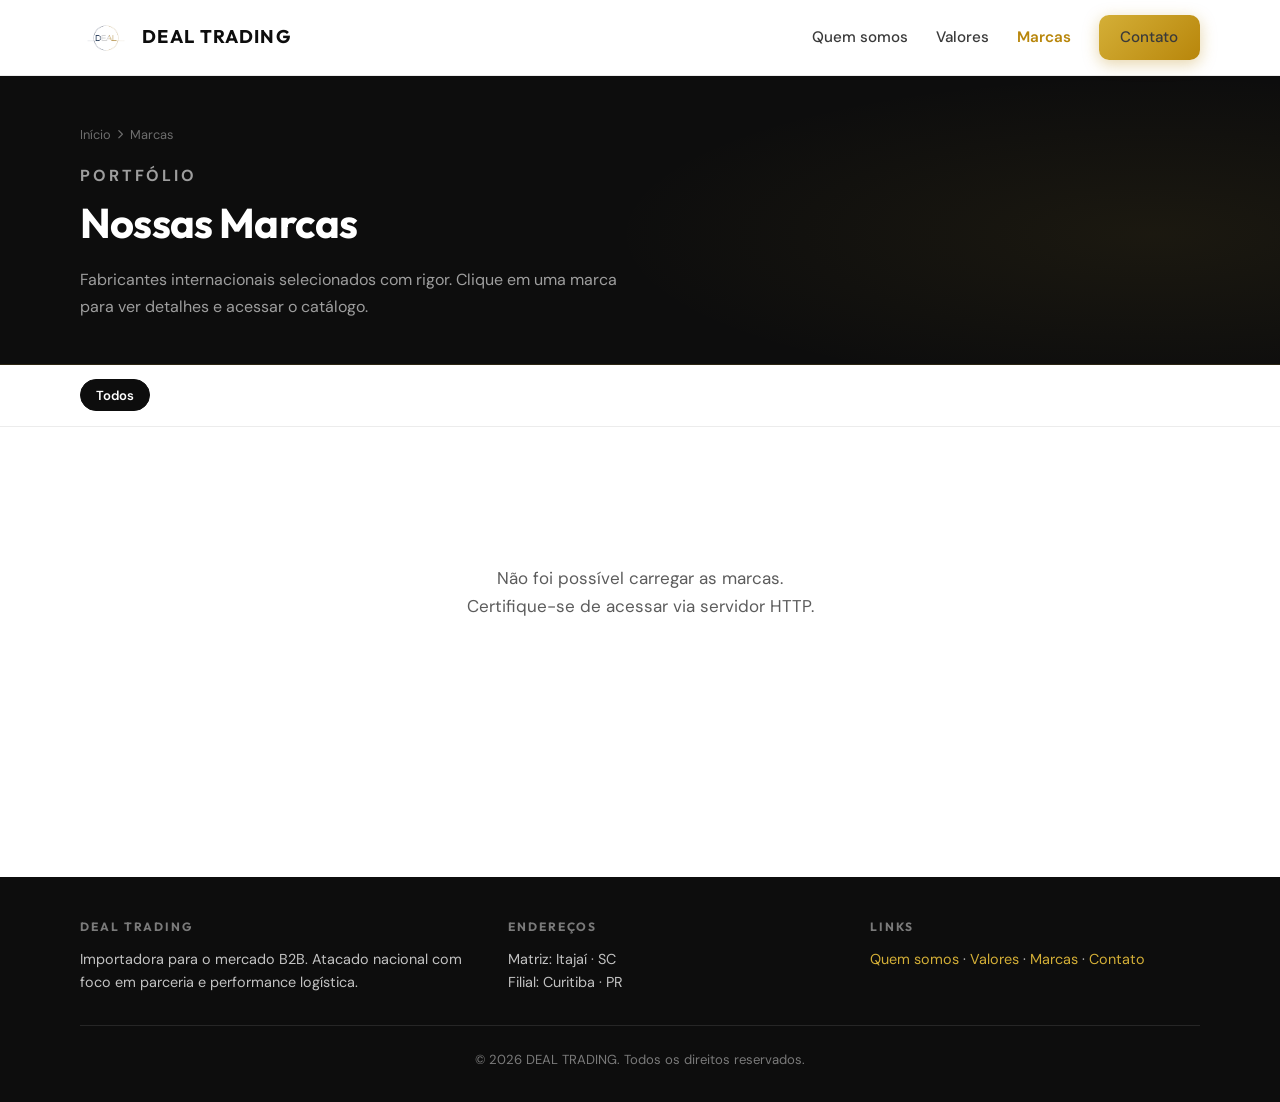
==== marcas.html @ 3a70467b "v2.0" ====
<!DOCTYPE html>
<html lang="pt-BR">
<head>
  <meta charset="utf-8">
  <meta name="viewport" content="width=device-width, initial-scale=1">
  <meta name="description" content="DEAL TRADING — Marcas parceiras. Conheça os fabricantes internacionais que distribuímos no Brasil.">
  <meta name="theme-color" content="#0d0d0d">
  <title>Marcas | DEAL TRADING</title>
  <link rel="icon" type="image/svg+xml" href="data:image/svg+xml,%3Csvg xmlns='http://www.w3.org/2000/svg' viewBox='0 0 32 32'%3E%3Crect width='32' height='32' rx='6' fill='%23d4af37'/%3E%3Ctext x='16' y='21' text-anchor='middle' font-family='system-ui' font-size='14' font-weight='700' fill='%230d0d0d'%3ED%3C/text%3E%3C/svg%3E">
  <link rel="preconnect" href="https://fonts.googleapis.com">
  <link rel="preconnect" href="https://fonts.gstatic.com" crossorigin>
  <link href="https://fonts.googleapis.com/css2?family=DM+Sans:ital,opsz,wght@0,9..40,400;0,9..40,500;0,9..40,600;0,9..40,700&family=Outfit:wght@600;700&display=swap" rel="stylesheet">
  <link rel="stylesheet" href="https://cdnjs.cloudflare.com/ajax/libs/font-awesome/6.5.1/css/all.min.css" crossorigin="anonymous" referrerpolicy="no-referrer">
  <link rel="stylesheet" href="src/assets/css/styles.css">
  <style>
    /* ============================================================
       MARCAS PAGE — estilos exclusivos
    ============================================================ */

    /* ----- Hero da página ----- */
    .page-hero {
      background: var(--ink);
      padding: 3rem 0 2.75rem;
      position: relative;
      overflow: hidden;
      border-bottom: 1px solid rgba(212,175,55,0.15);
    }

    .page-hero::before {
      content: '';
      position: absolute;
      inset: 0;
      background: radial-gradient(ellipse 65% 85% at 90% 55%, rgba(212,175,55,0.07) 0%, transparent 65%);
      pointer-events: none;
    }

    .page-hero .container { position: relative; z-index: 1; }

    .breadcrumb {
      display: flex;
      align-items: center;
      gap: 0.4rem;
      font-size: 0.8rem;
      color: rgba(255,255,255,0.4);
      margin-bottom: 1.1rem;
    }

    .breadcrumb a {
      color: rgba(255,255,255,0.4);
      text-decoration: none;
      transition: color 0.2s;
    }

    .breadcrumb a:hover { color: var(--gold); }
    .breadcrumb i { font-size: 0.6rem; }

    .page-hero__eyebrow {
      font-size: 0.72rem;
      font-weight: 700;
      letter-spacing: 0.18em;
      text-transform: uppercase;
      color: var(--gold);
      margin: 0 0 0.5rem;
    }

    .page-hero h1 {
      font-family: var(--font-display);
      font-size: clamp(1.75rem, 4vw, 2.6rem);
      font-weight: 700;
      color: #fff;
      letter-spacing: -0.02em;
      margin: 0 0 0.6rem;
    }

    .page-hero p {
      font-size: 1rem;
      color: rgba(255,255,255,0.6);
      max-width: 50ch;
      margin: 0;
    }

    /* ----- Barra de filtros ----- */
    .filters-bar {
      background: var(--surface);
      border-bottom: 1px solid var(--border);
      padding: 0.9rem 0;
      position: sticky;
      top: var(--header-h);
      z-index: 50;
    }

    .filters-bar .container {
      display: flex;
      align-items: center;
      gap: 0.5rem;
      flex-wrap: wrap;
    }

    .filter-btn {
      padding: 0.4rem 0.95rem;
      font-family: inherit;
      font-size: 0.82rem;
      font-weight: 600;
      border-radius: 100px;
      border: 1.5px solid var(--border);
      background: transparent;
      color: var(--text-muted);
      cursor: pointer;
      white-space: nowrap;
      transition: all 0.22s var(--ease);
    }

    .filter-btn:hover {
      border-color: var(--gold-dark);
      color: var(--gold-dark);
    }

    .filter-btn.is-active {
      background: var(--ink);
      border-color: var(--ink);
      color: #fff;
    }

    /* ----- Grid de marcas ----- */
    .marcas-main {
      padding: clamp(2.5rem, 6vw, 4rem) 0;
      min-height: 50vh;
    }

    .marcas-count {
      font-size: 0.85rem;
      color: var(--text-muted);
      margin-bottom: 1.5rem;
    }

    .marcas-count strong { color: var(--ink); }

    .marcas-grid {
      display: grid;
      grid-template-columns: repeat(auto-fill, minmax(210px, 1fr));
      gap: 1.1rem;
    }

    /* ----- Card de marca ----- */
    .brand-card {
      background: var(--surface);
      border: 1px solid var(--border);
      border-radius: var(--radius);
      overflow: hidden;
      cursor: pointer;
      display: flex;
      flex-direction: column;
      transition: box-shadow var(--transition), transform var(--transition), border-color var(--transition);
      position: relative;
    }

    .brand-card::after {
      content: '';
      position: absolute;
      bottom: 0; left: 0; right: 0;
      height: 3px;
      background: linear-gradient(90deg, var(--gold), var(--gold-dark));
      transform: scaleX(0);
      transform-origin: left;
      transition: transform 0.3s var(--ease);
    }

    .brand-card:hover {
      box-shadow: var(--shadow-hover);
      transform: translateY(-4px);
      border-color: rgba(212,175,55,0.3);
    }

    .brand-card:hover::after { transform: scaleX(1); }

    .brand-card__logo-wrap {
      height: 110px;
      display: flex;
      align-items: center;
      justify-content: center;
      padding: 1.25rem;
      background: var(--surface-alt);
      border-bottom: 1px solid var(--border);
    }

    .brand-card__logo-wrap img {
      max-height: 72px;
      max-width: 100%;
      object-fit: contain;
    }

    .brand-card__logo-wrap.logo-placeholder {
      font-family: var(--font-display);
      font-size: 2rem;
      font-weight: 700;
      color: var(--gold-dark);
    }

    .brand-card__body {
      padding: 1rem 1rem 0.85rem;
      flex: 1;
      display: flex;
      flex-direction: column;
      gap: 0.2rem;
    }

    .brand-card__cat {
      font-size: 0.68rem;
      font-weight: 700;
      letter-spacing: 0.1em;
      text-transform: uppercase;
      color: var(--gold-dark);
    }

    .brand-card__name {
      font-family: var(--font-display);
      font-size: 1rem;
      font-weight: 700;
      color: var(--ink);
      margin: 0;
    }

    .brand-card__footer {
      padding: 0.65rem 1rem;
      border-top: 1px solid var(--border);
      display: flex;
      align-items: center;
      justify-content: space-between;
    }

    .brand-card__cta {
      font-size: 0.78rem;
      font-weight: 600;
      color: var(--gold-dark);
      display: flex;
      align-items: center;
      gap: 0.3rem;
    }

    .brand-card__catalog-icon {
      font-size: 0.78rem;
      color: var(--text-muted);
    }

    .brand-card__catalog-icon.has-catalog {
      color: var(--gold-dark);
    }

    /* ----- Estado vazio ----- */
    .brands-empty {
      display: none;
      text-align: center;
      padding: 4rem 1rem;
      color: var(--text-muted);
    }

    .brands-empty i {
      font-size: 2.5rem;
      color: var(--border);
      display: block;
      margin-bottom: 1rem;
    }

    /* ----- Skeleton ----- */
    .skeleton-card {
      background: var(--surface);
      border: 1px solid var(--border);
      border-radius: var(--radius);
      overflow: hidden;
    }

    .sk {
      background: linear-gradient(90deg, var(--surface-alt) 25%, #ebe9e3 50%, var(--surface-alt) 75%);
      background-size: 200% 100%;
      animation: sk-shimmer 1.4s infinite;
      border-radius: 4px;
    }

    @keyframes sk-shimmer {
      0%   { background-position: 200% 0; }
      100% { background-position: -200% 0; }
    }

    .sk-logo-area { height: 110px; border-bottom: 1px solid var(--border); }
    .sk-body { padding: 1rem; display: flex; flex-direction: column; gap: 0.5rem; }
    .sk-line { height: 11px; }
    .sk-title { height: 16px; width: 65%; }

    /* ============================================================
       MODAL
    ============================================================ */
    .modal-overlay {
      position: fixed;
      inset: 0;
      z-index: 900;
      background: rgba(13,13,13,0.75);
      backdrop-filter: blur(6px);
      -webkit-backdrop-filter: blur(6px);
      display: flex;
      align-items: center;
      justify-content: center;
      padding: 1rem;
      opacity: 0;
      pointer-events: none;
      transition: opacity 0.26s var(--ease);
    }

    .modal-overlay.is-open {
      opacity: 1;
      pointer-events: all;
    }

    .modal {
      background: var(--surface);
      border-radius: var(--radius);
      width: min(520px, 100%);
      max-height: calc(100dvh - 2rem);
      overflow-y: auto;
      box-shadow: 0 32px 80px rgba(13,13,13,0.28);
      transform: translateY(18px) scale(0.97);
      transition: transform 0.3s var(--ease);
    }

    .modal-overlay.is-open .modal {
      transform: translateY(0) scale(1);
    }

    /* Header do modal */
    .modal__head {
      background: var(--ink);
      padding: 1.4rem 1.4rem 1.2rem;
      display: flex;
      align-items: flex-start;
      gap: 1rem;
      position: relative;
    }

    .modal__logo {
      width: 60px;
      height: 60px;
      flex-shrink: 0;
      border-radius: var(--radius-sm);
      background: rgba(255,255,255,0.07);
      border: 1px solid rgba(255,255,255,0.1);
      display: flex;
      align-items: center;
      justify-content: center;
      overflow: hidden;
    }

    .modal__logo img {
      max-width: 100%;
      max-height: 100%;
      object-fit: contain;
      padding: 0.4rem;
    }

    .modal__logo.logo-placeholder {
      font-family: var(--font-display);
      font-size: 1.5rem;
      font-weight: 700;
      color: var(--gold);
    }

    .modal__titles { flex: 1; }

    .modal__cat {
      font-size: 0.68rem;
      font-weight: 700;
      letter-spacing: 0.14em;
      text-transform: uppercase;
      color: var(--gold);
      margin: 0 0 0.2rem;
    }

    .modal__name {
      font-family: var(--font-display);
      font-size: 1.3rem;
      font-weight: 700;
      color: #fff;
      margin: 0;
      line-height: 1.2;
    }

    .modal__close {
      position: absolute;
      top: 0.9rem;
      right: 0.9rem;
      width: 30px;
      height: 30px;
      display: flex;
      align-items: center;
      justify-content: center;
      background: rgba(255,255,255,0.08);
      border: none;
      border-radius: 7px;
      color: rgba(255,255,255,0.65);
      cursor: pointer;
      font-size: 0.82rem;
      transition: background 0.2s, color 0.2s;
    }

    .modal__close:hover {
      background: rgba(255,255,255,0.16);
      color: #fff;
    }

    /* Body do modal */
    .modal__body { padding: 1.4rem; }

    .modal__desc {
      font-size: 0.975rem;
      line-height: 1.65;
      color: var(--text);
      margin: 0 0 1.25rem;
    }

    /* Meta (segmento + site) */
    .modal__meta {
      display: flex;
      flex-wrap: wrap;
      gap: 1.25rem;
      padding: 0.9rem 1rem;
      background: var(--surface-alt);
      border: 1px solid var(--border);
      border-radius: var(--radius-sm);
      margin-bottom: 1.25rem;
    }

    .modal__meta-item { display: flex; flex-direction: column; gap: 0.12rem; }

    .modal__meta-label {
      font-size: 0.66rem;
      font-weight: 700;
      letter-spacing: 0.12em;
      text-transform: uppercase;
      color: var(--text-muted);
    }

    .modal__meta-value {
      font-size: 0.9rem;
      font-weight: 600;
      color: var(--ink);
    }

    .modal__meta-value a {
      color: var(--gold-dark);
      text-decoration: none;
    }

    .modal__meta-value a:hover { text-decoration: underline; }

    /* Área de catálogo */
    .modal__catalog-actions {
      display: grid;
      grid-template-columns: 1fr 1fr;
      gap: 0.7rem;
    }

    .modal__no-catalog {
      padding: 0.8rem 1rem;
      background: var(--surface-alt);
      border: 1px dashed var(--border);
      border-radius: var(--radius-sm);
      font-size: 0.87rem;
      color: var(--text-muted);
      text-align: center;
    }

    .modal__no-catalog a {
      color: var(--gold-dark);
      font-weight: 600;
    }
  </style>
</head>
<body>
  <a class="skip-link" href="#marcas-content">Ir para o conteúdo</a>

  <!-- HEADER -->
  <header class="site-header">
    <div class="site-header__inner">
      <a class="logo" href="index.html" aria-label="DEAL TRADING — início">
        <img class="logo__mark" src="src/imgs/logo.png" alt="DEAL TRADING" height="52">
        <span class="logo__text">
          <span class="logo__name">Deal Trading</span>
        </span>
      </a>

      <nav class="nav" aria-label="Principal">
        <a href="index.html#quem-somos">Quem somos</a>
        <a href="index.html#valores">Valores</a>
        <a href="marcas.html" aria-current="page">Marcas</a>
        <a href="index.html#contato" class="btn btn--primary">Contato</a>
      </nav>

      <button class="menu-toggle" type="button" aria-expanded="false" aria-controls="menu-mobile" aria-label="Abrir menu">
        <span></span><span></span><span></span>
      </button>
    </div>
    <nav id="menu-mobile" class="nav-mobile" aria-label="Mobile">
      <a href="index.html#quem-somos">Quem somos</a>
      <a href="index.html#valores">Valores</a>
      <a href="marcas.html">Marcas</a>
      <a href="index.html#contato" class="btn btn--primary btn--block">Contato</a>
    </nav>
  </header>

  <!-- HERO DA PÁGINA -->
  <div class="page-hero">
    <div class="container">
      <nav class="breadcrumb" aria-label="Breadcrumb">
        <a href="index.html">Início</a>
        <i class="fa-solid fa-chevron-right" aria-hidden="true"></i>
        <span>Marcas</span>
      </nav>
      <p class="page-hero__eyebrow">Portfólio</p>
      <h1>Nossas Marcas</h1>
      <p>Fabricantes internacionais selecionados com rigor. Clique em uma marca para ver detalhes e acessar o catálogo.</p>
    </div>
  </div>

  <!-- FILTROS -->
  <div class="filters-bar" role="navigation" aria-label="Filtrar por categoria">
    <div class="container" id="filters-container">
      <button class="filter-btn is-active" data-filter="todos" type="button">Todos</button>
      <!-- demais filtros injetados via JS -->
    </div>
  </div>

  <!-- GRID PRINCIPAL -->
  <main id="marcas-content" class="marcas-main">
    <div class="container">
      <p class="marcas-count" id="marcas-count" aria-live="polite"></p>

      <div class="marcas-grid" id="marcas-grid" role="list" aria-label="Marcas">
        <!-- Skeleton enquanto carrega -->
        <div class="skeleton-card" aria-hidden="true">
          <div class="sk sk-logo-area"></div>
          <div class="sk-body">
            <div class="sk sk-line" style="width:42%"></div>
            <div class="sk sk-title"></div>
          </div>
        </div>
        <div class="skeleton-card" aria-hidden="true">
          <div class="sk sk-logo-area"></div>
          <div class="sk-body">
            <div class="sk sk-line" style="width:55%"></div>
            <div class="sk sk-title"></div>
          </div>
        </div>
        <div class="skeleton-card" aria-hidden="true">
          <div class="sk sk-logo-area"></div>
          <div class="sk-body">
            <div class="sk sk-line" style="width:38%"></div>
            <div class="sk sk-title"></div>
          </div>
        </div>
        <div class="skeleton-card" aria-hidden="true">
          <div class="sk sk-logo-area"></div>
          <div class="sk-body">
            <div class="sk sk-line" style="width:60%"></div>
            <div class="sk sk-title"></div>
          </div>
        </div>
      </div>

      <div class="brands-empty" id="brands-empty" role="status" aria-live="polite">
        <i class="fa-solid fa-box-open" aria-hidden="true"></i>
        <p>Nenhuma marca encontrada para esse filtro.</p>
        <button type="button" id="empty-reset" style="margin-top:.75rem;background:none;border:none;color:var(--gold-dark);font-weight:600;font-size:.95rem;cursor:pointer;">
          Ver todas as marcas
        </button>
      </div>
    </div>
  </main>

  <!-- MODAL -->
  <div
    class="modal-overlay"
    id="modal-overlay"
    role="dialog"
    aria-modal="true"
    aria-labelledby="modal-name"
    tabindex="-1"
  >
    <div class="modal" id="modal" role="document">
      <div class="modal__head">
        <div class="modal__logo" id="modal-logo" aria-hidden="true"></div>
        <div class="modal__titles">
          <p class="modal__cat" id="modal-cat"></p>
          <h2 class="modal__name" id="modal-name"></h2>
        </div>
        <button class="modal__close" id="modal-close" aria-label="Fechar">
          <i class="fa-solid fa-xmark"></i>
        </button>
      </div>
      <div class="modal__body">
        <p class="modal__desc" id="modal-desc"></p>
        <div class="modal__meta" id="modal-meta"></div>
        <div id="modal-catalog"></div>
      </div>
    </div>
  </div>

  <!-- FOOTER -->
  <footer class="site-footer">
    <div class="container">
      <div class="site-footer__grid">
        <div>
          <h2>DEAL TRADING</h2>
          <p>Importadora para o mercado B2B. Atacado nacional com foco em parceria e performance logística.</p>
        </div>
        <div>
          <h2>Endereços</h2>
          <p>Matriz: Itajaí · SC<br>Filial: Curitiba · PR</p>
        </div>
        <div>
          <h2>Links</h2>
          <p>
            <a href="index.html#quem-somos">Quem somos</a> ·
            <a href="index.html#valores">Valores</a> ·
            <a href="marcas.html">Marcas</a> ·
            <a href="index.html#contato">Contato</a>
          </p>
        </div>
      </div>
      <div class="footer-bottom">
        <p>© <span id="year"></span> DEAL TRADING. Todos os direitos reservados.</p>
      </div>
    </div>
  </footer>

  <script src="src/assets/js/marcas.js"></script>
  <script>document.getElementById("year").textContent = new Date().getFullYear();</script>
</body>
</html>
---- src/assets/css/styles.css ----
/* DEAL TRADING — Landing institucional */
:root {
  --gold: #d4af37;
  --gold-dark: #b8860b;
  --gold-soft: rgba(212, 175, 55, 0.12);
  --ink: #0d0d0d;
  --ink-soft: #1a1a1a;
  --text: #3a3a3a;
  --text-muted: #5c5c5c;
  --surface: #ffffff;
  --surface-alt: #f6f4ef;
  --border: rgba(13, 13, 13, 0.08);
  --radius: 14px;
  --radius-sm: 10px;
  --shadow: 0 18px 50px rgba(13, 13, 13, 0.08);
  --shadow-hover: 0 24px 60px rgba(13, 13, 13, 0.12);
  --font: "DM Sans", system-ui, -apple-system, sans-serif;
  --font-display: "Outfit", var(--font);
  --header-h: 76px;
  --ease: cubic-bezier(0.4, 0, 0.2, 1);
  --transition: 0.28s var(--ease);
}

*,
*::before,
*::after {
  box-sizing: border-box;
}

html {
  scroll-behavior: smooth;
}

@media (prefers-reduced-motion: reduce) {
  html {
    scroll-behavior: auto;
  }
  *,
  *::before,
  *::after {
    animation-duration: 0.01ms !important;
    animation-iteration-count: 1 !important;
    transition-duration: 0.01ms !important;
  }
}

body {
  margin: 0;
  font-family: var(--font);
  font-size: 1.0625rem;
  line-height: 1.65;
  color: var(--text);
  background: var(--surface);
}

img {
  max-width: 100%;
  height: auto;
  display: block;
}

a {
  color: var(--gold-dark);
  text-decoration-thickness: 1px;
  text-underline-offset: 3px;
  transition: color var(--transition);
}

a:hover {
  color: var(--ink);
}

:focus-visible {
  outline: 2px solid var(--gold);
  outline-offset: 3px;
}

.skip-link {
  position: absolute;
  left: -9999px;
  z-index: 9999;
  padding: 0.75rem 1rem;
  background: var(--ink);
  color: var(--surface);
  font-weight: 600;
}

.skip-link:focus {
  left: 1rem;
  top: 1rem;
}

.container {
  width: min(1120px, 100% - 2rem);
  margin-inline: auto;
}

/* Header */
.site-header {
  position: sticky;
  top: 0;
  z-index: 100;
  height: var(--header-h);
  display: flex;
  align-items: center;
  background: rgba(255, 255, 255, 0.92);
  backdrop-filter: blur(12px);
  -webkit-backdrop-filter: blur(12px);
  border-bottom: 1px solid var(--border);
}

.site-header__inner {
  display: flex;
  align-items: center;
  justify-content: space-between;
  gap: 1.5rem;
  width: min(1120px, 100% - 2rem);
  margin-inline: auto;
}

.logo {
  display: flex;
  align-items: center;
  gap: 0.65rem;
  text-decoration: none;
  color: inherit;
}

.logo__mark {
  display: block;
  flex-shrink: 0;
  height: 52px;
  width: auto;
}

.logo__text {
  display: flex;
  flex-direction: column;
  line-height: 1.1;
}

.logo__name {
  font-family: var(--font-display);
  font-weight: 700;
  font-size: 1.15rem;
  letter-spacing: 0.06em;
  text-transform: uppercase;
  color: var(--ink);
}

.logo__tag {
  font-size: 0.7rem;
  letter-spacing: 0.14em;
  text-transform: uppercase;
  color: var(--text-muted);
}

.nav {
  display: none;
  align-items: center;
  gap: 1.75rem;
}

@media (min-width: 880px) {
  .nav {
    display: flex;
  }
}

.nav a {
  font-weight: 500;
  font-size: 0.95rem;
  color: var(--text);
  text-decoration: none;
}

.nav a:hover {
  color: var(--gold-dark);
}

.nav a[aria-current="page"] {
  color: var(--gold-dark);
  font-weight: 600;
}

.btn {
  display: inline-flex;
  align-items: center;
  justify-content: center;
  gap: 0.5rem;
  padding: 0.65rem 1.35rem;
  font-family: inherit;
  font-size: 0.95rem;
  font-weight: 600;
  border-radius: var(--radius-sm);
  border: none;
  cursor: pointer;
  text-decoration: none;
  transition: background var(--transition), color var(--transition), transform var(--transition);
}

.btn--primary {
  background: linear-gradient(135deg, var(--gold) 0%, var(--gold-dark) 100%);
  color: var(--ink);
  box-shadow: 0 4px 16px rgba(184, 134, 11, 0.35);
}

.btn--primary:hover {
  filter: brightness(1.05);
  transform: translateY(-1px);
  color: var(--ink);
}

.btn--ghost {
  background: transparent;
  color: var(--ink);
  border: 1px solid var(--border);
}

.btn--ghost:hover {
  border-color: var(--gold-dark);
  color: var(--gold-dark);
}

.hero .btn--on-hero {
  color: #fff;
  border-color: rgba(255, 255, 255, 0.4);
}

.hero .btn--on-hero:hover {
  color: var(--gold);
  border-color: var(--gold);
}

.btn--block {
  width: 100%;
}

.menu-toggle {
  display: flex;
  flex-direction: column;
  justify-content: center;
  gap: 6px;
  width: 44px;
  height: 44px;
  padding: 0;
  border: none;
  background: transparent;
  cursor: pointer;
  border-radius: var(--radius-sm);
}

.menu-toggle span {
  display: block;
  height: 2px;
  width: 22px;
  background: var(--ink);
  margin-inline: auto;
  transition: transform var(--transition), opacity var(--transition);
}

.menu-toggle[aria-expanded="true"] span:nth-child(1) {
  transform: translateY(8px) rotate(45deg);
}

.menu-toggle[aria-expanded="true"] span:nth-child(2) {
  opacity: 0;
}

.menu-toggle[aria-expanded="true"] span:nth-child(3) {
  transform: translateY(-8px) rotate(-45deg);
}

@media (min-width: 880px) {
  .menu-toggle {
    display: none;
  }
}

.nav-mobile {
  display: none;
  position: fixed;
  inset: var(--header-h) 0 auto 0;
  background: var(--surface);
  border-bottom: 1px solid var(--border);
  padding: 1rem 1.5rem 1.5rem;
  flex-direction: column;
  gap: 0.25rem;
  box-shadow: var(--shadow);
}

.nav-mobile.is-open {
  display: flex;
}

.nav-mobile a {
  padding: 0.75rem 0;
  font-weight: 500;
  color: var(--text);
  text-decoration: none;
  border-bottom: 1px solid var(--border);
}

.nav-mobile a:last-of-type {
  border-bottom: none;
}

.nav-mobile .btn {
  margin-top: 0.5rem;
}

/* Hero */
.hero {
  position: relative;
  min-height: min(88vh, 720px);
  display: grid;
  align-items: end;
  padding: 3rem 0 4.5rem;
  color: #fff;
  background: var(--ink-soft);
}

.hero__bg {
  position: absolute;
  inset: 0;
  z-index: 0;
}

.hero__bg img {
  width: 100%;
  height: 100%;
  object-fit: cover;
}

.hero__overlay {
  position: absolute;
  inset: 0;
  background: linear-gradient(105deg, rgba(13, 13, 13, 0.88) 0%, rgba(13, 13, 13, 0.45) 55%, rgba(13, 13, 13, 0.25) 100%);
  z-index: 1;
}

.hero .container {
  position: relative;
  z-index: 2;
}

.hero__label {
  display: inline-block;
  font-size: 0.75rem;
  font-weight: 700;
  letter-spacing: 0.2em;
  text-transform: uppercase;
  color: var(--gold);
  margin-bottom: 1rem;
}

.hero h1 {
  font-family: var(--font-display);
  font-size: clamp(2rem, 4.5vw, 3.25rem);
  font-weight: 700;
  line-height: 1.12;
  letter-spacing: -0.02em;
  margin: 0 0 1.25rem;
  max-width: 18ch;
}

.hero__lead {
  font-size: 1.125rem;
  max-width: 42ch;
  margin: 0 0 2rem;
  color: rgba(255, 255, 255, 0.88);
}

.hero__actions {
  display: flex;
  flex-wrap: wrap;
  gap: 0.75rem 1rem;
}

.hero__meta {
  margin-top: 2.75rem;
  display: flex;
  flex-wrap: wrap;
  gap: 1.5rem 2.5rem;
  padding-top: 1.75rem;
  border-top: 1px solid rgba(255, 255, 255, 0.15);
}

.hero__meta dt {
  font-size: 0.7rem;
  letter-spacing: 0.12em;
  text-transform: uppercase;
  color: rgba(255, 255, 255, 0.55);
  margin-bottom: 0.2rem;
}

.hero__meta dd {
  margin: 0;
  font-weight: 600;
  font-size: 0.95rem;
}

/* Sections */
.section {
  padding: clamp(3.5rem, 8vw, 5.5rem) 0;
}

.section--alt {
  background: var(--surface-alt);
}

.section__head {
  max-width: 640px;
  margin-bottom: 2.75rem;
}

.section__eyebrow {
  font-size: 0.75rem;
  font-weight: 700;
  letter-spacing: 0.18em;
  text-transform: uppercase;
  color: var(--gold-dark);
  margin: 0 0 0.5rem;
}

.section__title {
  font-family: var(--font-display);
  font-size: clamp(1.65rem, 3vw, 2.25rem);
  font-weight: 700;
  color: var(--ink);
  letter-spacing: -0.02em;
  margin: 0 0 0.75rem;
}

.section__desc {
  margin: 0;
  color: var(--text-muted);
  font-size: 1.05rem;
}

/* Quem somos */
.split {
  display: grid;
  gap: 2.5rem;
  align-items: center;
}

@media (min-width: 900px) {
  .split {
    grid-template-columns: 1fr 1.05fr;
    gap: 3.5rem;
  }
}

.split__figure {
  position: relative;
  border-radius: var(--radius);
  overflow: hidden;
  box-shadow: var(--shadow);
}

.split__figure img {
  aspect-ratio: 4/3;
  object-fit: cover;
  width: 100%;
}

.split__badge {
  position: absolute;
  bottom: 1.25rem;
  left: 1.25rem;
  right: 1.25rem;
  padding: 1rem 1.15rem;
  background: rgba(255, 255, 255, 0.95);
  backdrop-filter: blur(8px);
  border-radius: var(--radius-sm);
  font-size: 0.9rem;
  color: var(--ink);
  font-weight: 600;
  line-height: 1.4;
}

.split__text p {
  margin: 0 0 1rem;
}

.split__text p:last-child {
  margin-bottom: 0;
}

.stats {
  display: grid;
  grid-template-columns: repeat(auto-fit, minmax(140px, 1fr));
  gap: 1.25rem;
  margin-top: 2rem;
  padding-top: 2rem;
  border-top: 1px solid var(--border);
}

.stat strong {
  display: block;
  font-family: var(--font-display);
  font-size: 1.65rem;
  font-weight: 700;
  color: var(--ink);
}

.stat span {
  font-size: 0.85rem;
  color: var(--text-muted);
}

/* Missão e valores */
.mission {
  background: var(--ink);
  color: rgba(255, 255, 255, 0.9);
  border-radius: var(--radius);
  padding: 2rem 2rem 2.25rem;
  margin-bottom: 0;
  border: 1px solid rgba(212, 175, 55, 0.25);
  box-shadow: 0 0 0 1px rgba(212, 175, 55, 0.08);
}

.mission-grid {
  display: grid;
  gap: 2.25rem;
}

@media (min-width: 900px) {
  .mission-grid {
    grid-template-columns: 1fr 1.05fr;
    align-items: start;
    gap: 3rem;
  }
}

.mission__title {
  font-family: var(--font-display);
  color: var(--gold);
  font-weight: 800;
  letter-spacing: -0.01em;
  margin: 0 0 1rem;
}

.values-block {
  padding-top: 0.25rem;
}

.values__title {
  font-family: var(--font-display);
  color: var(--ink);
  font-weight: 800;
  letter-spacing: -0.01em;
  margin: 0 0 1rem;
}

.mission p {
  margin: 0;
  font-size: 1.15rem;
  line-height: 1.7;
}

.mission strong {
  color: var(--gold);
}

.values {
  display: grid;
  gap: 1.1rem;
  align-items: stretch;
}

@media (min-width: 880px) {
  .values {
    grid-template-columns: repeat(2, 1fr);
  }

  .value-card {
    min-height: 220px;
  }
}

@media (min-width: 1200px) {
  .values {
    grid-template-columns: repeat(4, 1fr);
  }
}

.value-card {
  background: var(--surface);
  border: 1px solid var(--border);
  border-radius: var(--radius);
  padding: 1.35rem 1.2rem;
  box-shadow: 0 2px 12px rgba(0, 0, 0, 0.04);
  transition: box-shadow var(--transition), transform var(--transition);
  display: flex;
  flex-direction: column;
}

.value-card:hover {
  box-shadow: var(--shadow-hover);
  transform: translateY(-3px);
}

.value-card__icon {
  width: 40px;
  height: 40px;
  display: grid;
  place-items: center;
  border-radius: var(--radius-sm);
  background: var(--gold-soft);
  color: var(--gold-dark);
  margin-bottom: 0.85rem;
  font-size: 1.05rem;
}

.value-card h3 {
  font-family: var(--font-display);
  font-size: 1.05rem;
  font-weight: 700;
  color: var(--ink);
  margin: 0 0 0.5rem;
}

.value-card p {
  margin: 0;
  font-size: 0.94rem;
  color: var(--text-muted);
  line-height: 1.5;
}

/* Parceiro */
.partner {
  display: grid;
  gap: 2rem;
}

@media (min-width: 880px) {
  .partner {
    grid-template-columns: 1.1fr 0.9fr;
    align-items: start;
    gap: 3rem;
  }
}

.partner__list {
  list-style: none;
  margin: 0;
  padding: 0;
}

.partner__list li {
  display: flex;
  gap: 0.85rem;
  padding: 0.85rem 0;
  border-bottom: 1px solid var(--border);
  font-size: 0.98rem;
}

.partner__list li:last-child {
  border-bottom: none;
}

.partner__list i {
  color: var(--gold-dark);
  margin-top: 0.2rem;
}

.partner__card {
  background: linear-gradient(160deg, var(--surface) 0%, var(--surface-alt) 100%);
  border: 1px solid var(--border);
  border-radius: var(--radius);
  padding: 2rem;
  box-shadow: var(--shadow);
}

.partner__card h3 {
  font-family: var(--font-display);
  font-size: 1.25rem;
  margin: 0 0 0.75rem;
  color: var(--ink);
}

.partner__card p {
  margin: 0 0 1.25rem;
  color: var(--text-muted);
  font-size: 0.98rem;
}

/* Contato */
.contact-grid {
  display: grid;
  gap: 2.5rem;
}

@media (min-width: 880px) {
  .contact-grid {
    grid-template-columns: 1fr 1.05fr;
    gap: 3rem;
    align-items: start;
  }
}

.contact-info {
  display: flex;
  flex-direction: column;
  gap: 1.5rem;
}

.contact-actions {
  width: 100%;
}

.action-buttons {
  display: grid;
  gap: 0.9rem;
  margin-top: 1.1rem;
}

@media (min-width: 720px) {
  .action-buttons {
    grid-template-columns: 1fr;
  }
}

.contact-block {
  padding: 1.25rem 1.35rem;
  background: var(--surface);
  border: 1px solid var(--border);
  border-radius: var(--radius-sm);
}

.contact-block h3 {
  font-size: 0.72rem;
  letter-spacing: 0.14em;
  text-transform: uppercase;
  color: var(--text-muted);
  margin: 0 0 0.35rem;
  font-weight: 700;
}

.contact-block p,
.contact-block a {
  margin: 0;
  font-size: 1rem;
  color: var(--text);
  text-decoration: none;
}

.contact-block a:hover {
  color: var(--gold-dark);
}

.form-row {
  display: grid;
  grid-template-columns: 1fr auto;
  gap: 0.75rem;
  align-items: end;
}

.form-row__uf input {
  width: 72px;
  text-transform: uppercase;
}

.form {
  display: flex;
  flex-direction: column;
  gap: 1.1rem;
}

.form label {
  display: block;
  font-size: 0.8rem;
  font-weight: 600;
  color: var(--ink);
  margin-bottom: 0.35rem;
}

.form input,
.form textarea,
.form select {
  width: 100%;
  padding: 0.75rem 0.9rem;
  font-family: inherit;
  font-size: 1rem;
  border: 1px solid var(--border);
  border-radius: var(--radius-sm);
  background: var(--surface);
  transition: border-color var(--transition), box-shadow var(--transition);
}

.form input:focus,
.form textarea:focus,
.form select:focus {
  outline: none;
  border-color: var(--gold-dark);
  box-shadow: 0 0 0 3px var(--gold-soft);
}

.form textarea {
  min-height: 140px;
  resize: vertical;
}

.form-hint {
  font-size: 0.8rem;
  color: var(--text-muted);
  margin: 0;
}

.form-status {
  font-size: 0.9rem;
  padding: 0.75rem 1rem;
  border-radius: var(--radius-sm);
  display: none;
}

.form-status.is-visible {
  display: block;
}

.form-status--ok {
  background: #e8f5e9;
  color: #1b5e20;
  border: 1px solid #a5d6a7;
}

.form-status--err {
  background: #ffebee;
  color: #b71c1c;
  border: 1px solid #ef9a9a;
}

/* Footer */
.site-footer {
  background: var(--ink);
  color: rgba(255, 255, 255, 0.75);
  padding: 2.5rem 0 2rem;
  font-size: 0.9rem;
}

.site-footer a {
  color: var(--gold);
  text-decoration: none;
}

.site-footer a:hover {
  color: #fff;
}

.site-footer__grid {
  display: grid;
  gap: 2rem;
  margin-bottom: 2rem;
}

@media (min-width: 720px) {
  .site-footer__grid {
    grid-template-columns: 1.2fr 1fr 1fr;
  }
}

.site-footer h2 {
  font-family: var(--font-display);
  font-size: 0.75rem;
  letter-spacing: 0.16em;
  text-transform: uppercase;
  color: rgba(255, 255, 255, 0.45);
  margin: 0 0 0.75rem;
  font-weight: 700;
}

.site-footer p {
  margin: 0;
  line-height: 1.55;
}

.footer-bottom {
  padding-top: 1.5rem;
  border-top: 1px solid rgba(255, 255, 255, 0.1);
  text-align: center;
  color: rgba(255, 255, 255, 0.45);
  font-size: 0.82rem;
}
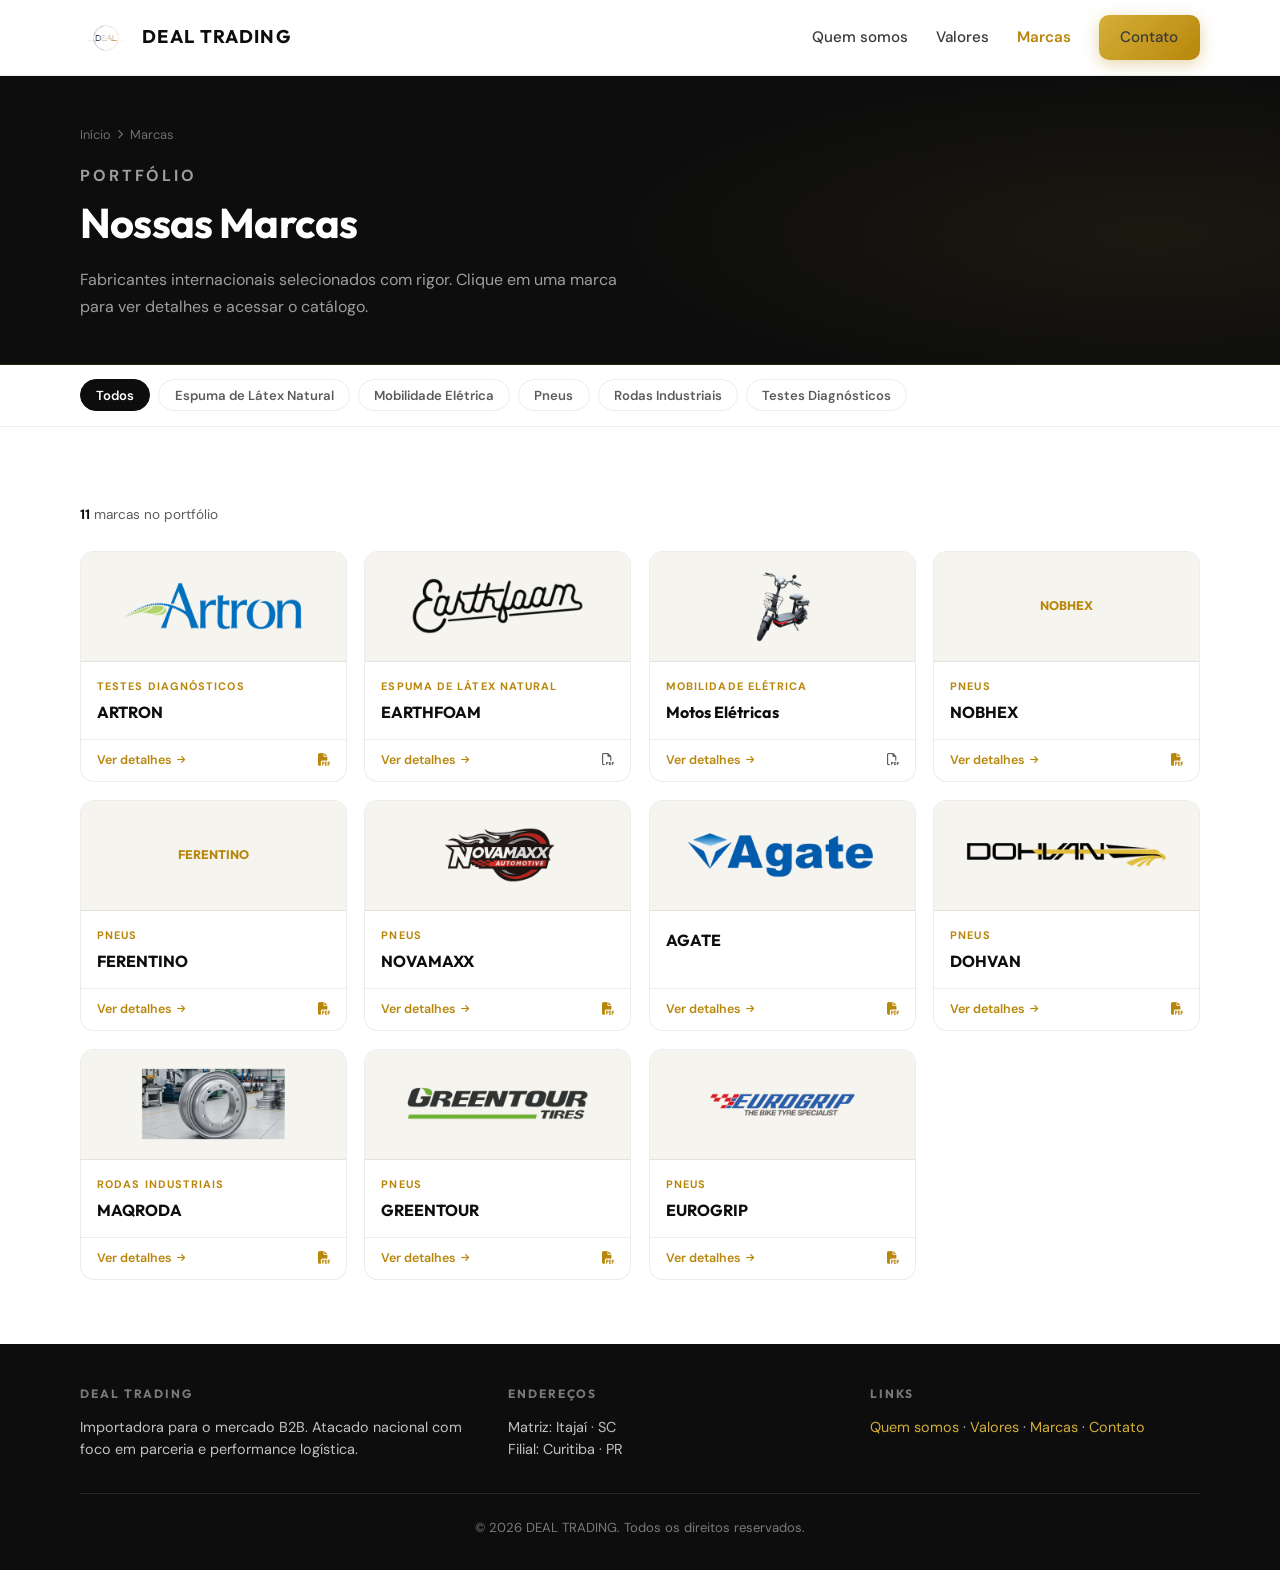
==== commit ef4dbe54: "v2.2" ====
--- a/marcas.html
+++ b/marcas.html
@@ -191,9 +191,13 @@
 
     .brand-card__logo-wrap.logo-placeholder {
       font-family: var(--font-display);
-      font-size: 2rem;
-      font-weight: 700;
+      font-size: 0.78rem;
+      font-weight: 700;
+      line-height: 1.15;
+      text-align: center;
+      padding: 0.5rem;
       color: var(--gold-dark);
+      word-break: break-word;
     }
 
     .brand-card__body {
@@ -357,8 +361,16 @@
 
     .modal__logo.logo-placeholder {
       font-family: var(--font-display);
-      font-size: 1.5rem;
-      font-weight: 700;
+      font-size: 0.62rem;
+      font-weight: 700;
+      line-height: 1.08;
+      text-align: center;
+      padding: 0.35rem;
+      color: var(--gold);
+      word-break: break-word;
+    }
+
+    .modal__logo.logo-placeholder--dark {
       color: var(--gold);
     }
 
@@ -470,6 +482,14 @@
     .modal__no-catalog a {
       color: var(--gold-dark);
       font-weight: 600;
+    }
+
+    .btn:disabled {
+      opacity: 0.42;
+      cursor: not-allowed;
+      pointer-events: none;
+      transform: none;
+      box-shadow: none;
     }
   </style>
 </head>
--- a/src/assets/css/styles.css
+++ b/src/assets/css/styles.css
@@ -222,6 +222,14 @@
   color: var(--gold-dark);
 }
 
+.btn:disabled {
+  opacity: 0.42;
+  cursor: not-allowed;
+  pointer-events: none;
+  transform: none;
+  box-shadow: none;
+}
+
 .hero .btn--on-hero {
   color: #fff;
   border-color: rgba(255, 255, 255, 0.4);
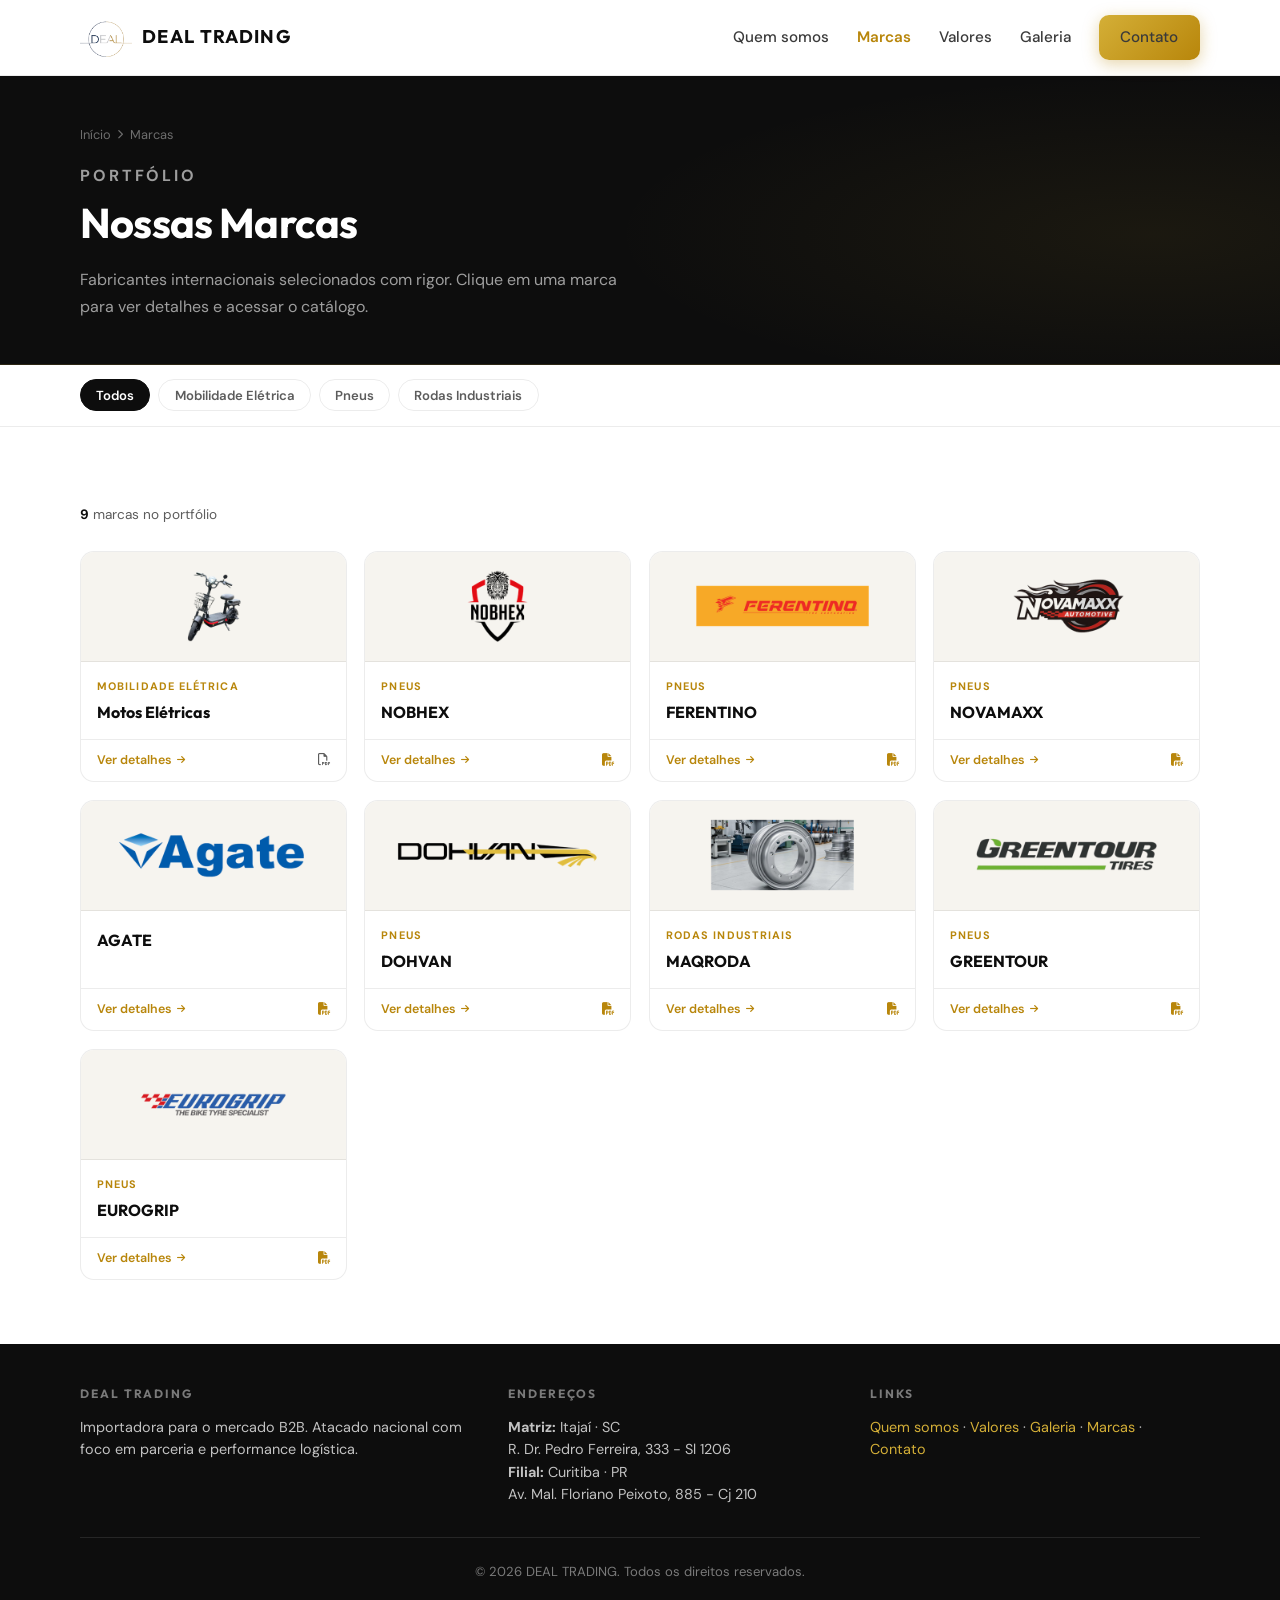
==== commit 305ad2b0: "v3.0" ====
--- a/marcas.html
+++ b/marcas.html
@@ -1,502 +1,28 @@
 <!DOCTYPE html>
 <html lang="pt-BR">
+
 <head>
   <meta charset="utf-8">
   <meta name="viewport" content="width=device-width, initial-scale=1">
-  <meta name="description" content="DEAL TRADING — Marcas parceiras. Conheça os fabricantes internacionais que distribuímos no Brasil.">
+  <meta name="description"
+    content="DEAL TRADING — Marcas parceiras. Conheça os fabricantes internacionais que distribuímos no Brasil.">
   <meta name="theme-color" content="#0d0d0d">
   <title>Marcas | DEAL TRADING</title>
-  <link rel="icon" type="image/svg+xml" href="data:image/svg+xml,%3Csvg xmlns='http://www.w3.org/2000/svg' viewBox='0 0 32 32'%3E%3Crect width='32' height='32' rx='6' fill='%23d4af37'/%3E%3Ctext x='16' y='21' text-anchor='middle' font-family='system-ui' font-size='14' font-weight='700' fill='%230d0d0d'%3ED%3C/text%3E%3C/svg%3E">
+  <link rel="icon" type="image/svg+xml"
+    href="data:image/svg+xml,%3Csvg xmlns='http://www.w3.org/2000/svg' viewBox='0 0 32 32'%3E%3Crect width='32' height='32' rx='6' fill='%23d4af37'/%3E%3Ctext x='16' y='21' text-anchor='middle' font-family='system-ui' font-size='14' font-weight='700' fill='%230d0d0d'%3ED%3C/text%3E%3C/svg%3E">
   <link rel="preconnect" href="https://fonts.googleapis.com">
   <link rel="preconnect" href="https://fonts.gstatic.com" crossorigin>
-  <link href="https://fonts.googleapis.com/css2?family=DM+Sans:ital,opsz,wght@0,9..40,400;0,9..40,500;0,9..40,600;0,9..40,700&family=Outfit:wght@600;700&display=swap" rel="stylesheet">
-  <link rel="stylesheet" href="https://cdnjs.cloudflare.com/ajax/libs/font-awesome/6.5.1/css/all.min.css" crossorigin="anonymous" referrerpolicy="no-referrer">
+  <link
+    href="https://fonts.googleapis.com/css2?family=DM+Sans:ital,opsz,wght@0,9..40,400;0,9..40,500;0,9..40,600;0,9..40,700&family=Outfit:wght@600;700&display=swap"
+    rel="stylesheet">
+  <link rel="stylesheet" href="https://cdnjs.cloudflare.com/ajax/libs/font-awesome/6.5.1/css/all.min.css"
+    crossorigin="anonymous" referrerpolicy="no-referrer">
   <link rel="stylesheet" href="src/assets/css/styles.css">
-  <style>
-    /* ============================================================
-       MARCAS PAGE — estilos exclusivos
-    ============================================================ */
+</head>
 
-    /* ----- Hero da página ----- */
-    .page-hero {
-      background: var(--ink);
-      padding: 3rem 0 2.75rem;
-      position: relative;
-      overflow: hidden;
-      border-bottom: 1px solid rgba(212,175,55,0.15);
-    }
-
-    .page-hero::before {
-      content: '';
-      position: absolute;
-      inset: 0;
-      background: radial-gradient(ellipse 65% 85% at 90% 55%, rgba(212,175,55,0.07) 0%, transparent 65%);
-      pointer-events: none;
-    }
-
-    .page-hero .container { position: relative; z-index: 1; }
-
-    .breadcrumb {
-      display: flex;
-      align-items: center;
-      gap: 0.4rem;
-      font-size: 0.8rem;
-      color: rgba(255,255,255,0.4);
-      margin-bottom: 1.1rem;
-    }
-
-    .breadcrumb a {
-      color: rgba(255,255,255,0.4);
-      text-decoration: none;
-      transition: color 0.2s;
-    }
-
-    .breadcrumb a:hover { color: var(--gold); }
-    .breadcrumb i { font-size: 0.6rem; }
-
-    .page-hero__eyebrow {
-      font-size: 0.72rem;
-      font-weight: 700;
-      letter-spacing: 0.18em;
-      text-transform: uppercase;
-      color: var(--gold);
-      margin: 0 0 0.5rem;
-    }
-
-    .page-hero h1 {
-      font-family: var(--font-display);
-      font-size: clamp(1.75rem, 4vw, 2.6rem);
-      font-weight: 700;
-      color: #fff;
-      letter-spacing: -0.02em;
-      margin: 0 0 0.6rem;
-    }
-
-    .page-hero p {
-      font-size: 1rem;
-      color: rgba(255,255,255,0.6);
-      max-width: 50ch;
-      margin: 0;
-    }
-
-    /* ----- Barra de filtros ----- */
-    .filters-bar {
-      background: var(--surface);
-      border-bottom: 1px solid var(--border);
-      padding: 0.9rem 0;
-      position: sticky;
-      top: var(--header-h);
-      z-index: 50;
-    }
-
-    .filters-bar .container {
-      display: flex;
-      align-items: center;
-      gap: 0.5rem;
-      flex-wrap: wrap;
-    }
-
-    .filter-btn {
-      padding: 0.4rem 0.95rem;
-      font-family: inherit;
-      font-size: 0.82rem;
-      font-weight: 600;
-      border-radius: 100px;
-      border: 1.5px solid var(--border);
-      background: transparent;
-      color: var(--text-muted);
-      cursor: pointer;
-      white-space: nowrap;
-      transition: all 0.22s var(--ease);
-    }
-
-    .filter-btn:hover {
-      border-color: var(--gold-dark);
-      color: var(--gold-dark);
-    }
-
-    .filter-btn.is-active {
-      background: var(--ink);
-      border-color: var(--ink);
-      color: #fff;
-    }
-
-    /* ----- Grid de marcas ----- */
-    .marcas-main {
-      padding: clamp(2.5rem, 6vw, 4rem) 0;
-      min-height: 50vh;
-    }
-
-    .marcas-count {
-      font-size: 0.85rem;
-      color: var(--text-muted);
-      margin-bottom: 1.5rem;
-    }
-
-    .marcas-count strong { color: var(--ink); }
-
-    .marcas-grid {
-      display: grid;
-      grid-template-columns: repeat(auto-fill, minmax(210px, 1fr));
-      gap: 1.1rem;
-    }
-
-    /* ----- Card de marca ----- */
-    .brand-card {
-      background: var(--surface);
-      border: 1px solid var(--border);
-      border-radius: var(--radius);
-      overflow: hidden;
-      cursor: pointer;
-      display: flex;
-      flex-direction: column;
-      transition: box-shadow var(--transition), transform var(--transition), border-color var(--transition);
-      position: relative;
-    }
-
-    .brand-card::after {
-      content: '';
-      position: absolute;
-      bottom: 0; left: 0; right: 0;
-      height: 3px;
-      background: linear-gradient(90deg, var(--gold), var(--gold-dark));
-      transform: scaleX(0);
-      transform-origin: left;
-      transition: transform 0.3s var(--ease);
-    }
-
-    .brand-card:hover {
-      box-shadow: var(--shadow-hover);
-      transform: translateY(-4px);
-      border-color: rgba(212,175,55,0.3);
-    }
-
-    .brand-card:hover::after { transform: scaleX(1); }
-
-    .brand-card__logo-wrap {
-      height: 110px;
-      display: flex;
-      align-items: center;
-      justify-content: center;
-      padding: 1.25rem;
-      background: var(--surface-alt);
-      border-bottom: 1px solid var(--border);
-    }
-
-    .brand-card__logo-wrap img {
-      max-height: 72px;
-      max-width: 100%;
-      object-fit: contain;
-    }
-
-    .brand-card__logo-wrap.logo-placeholder {
-      font-family: var(--font-display);
-      font-size: 0.78rem;
-      font-weight: 700;
-      line-height: 1.15;
-      text-align: center;
-      padding: 0.5rem;
-      color: var(--gold-dark);
-      word-break: break-word;
-    }
-
-    .brand-card__body {
-      padding: 1rem 1rem 0.85rem;
-      flex: 1;
-      display: flex;
-      flex-direction: column;
-      gap: 0.2rem;
-    }
-
-    .brand-card__cat {
-      font-size: 0.68rem;
-      font-weight: 700;
-      letter-spacing: 0.1em;
-      text-transform: uppercase;
-      color: var(--gold-dark);
-    }
-
-    .brand-card__name {
-      font-family: var(--font-display);
-      font-size: 1rem;
-      font-weight: 700;
-      color: var(--ink);
-      margin: 0;
-    }
-
-    .brand-card__footer {
-      padding: 0.65rem 1rem;
-      border-top: 1px solid var(--border);
-      display: flex;
-      align-items: center;
-      justify-content: space-between;
-    }
-
-    .brand-card__cta {
-      font-size: 0.78rem;
-      font-weight: 600;
-      color: var(--gold-dark);
-      display: flex;
-      align-items: center;
-      gap: 0.3rem;
-    }
-
-    .brand-card__catalog-icon {
-      font-size: 0.78rem;
-      color: var(--text-muted);
-    }
-
-    .brand-card__catalog-icon.has-catalog {
-      color: var(--gold-dark);
-    }
-
-    /* ----- Estado vazio ----- */
-    .brands-empty {
-      display: none;
-      text-align: center;
-      padding: 4rem 1rem;
-      color: var(--text-muted);
-    }
-
-    .brands-empty i {
-      font-size: 2.5rem;
-      color: var(--border);
-      display: block;
-      margin-bottom: 1rem;
-    }
-
-    /* ----- Skeleton ----- */
-    .skeleton-card {
-      background: var(--surface);
-      border: 1px solid var(--border);
-      border-radius: var(--radius);
-      overflow: hidden;
-    }
-
-    .sk {
-      background: linear-gradient(90deg, var(--surface-alt) 25%, #ebe9e3 50%, var(--surface-alt) 75%);
-      background-size: 200% 100%;
-      animation: sk-shimmer 1.4s infinite;
-      border-radius: 4px;
-    }
-
-    @keyframes sk-shimmer {
-      0%   { background-position: 200% 0; }
-      100% { background-position: -200% 0; }
-    }
-
-    .sk-logo-area { height: 110px; border-bottom: 1px solid var(--border); }
-    .sk-body { padding: 1rem; display: flex; flex-direction: column; gap: 0.5rem; }
-    .sk-line { height: 11px; }
-    .sk-title { height: 16px; width: 65%; }
-
-    /* ============================================================
-       MODAL
-    ============================================================ */
-    .modal-overlay {
-      position: fixed;
-      inset: 0;
-      z-index: 900;
-      background: rgba(13,13,13,0.75);
-      backdrop-filter: blur(6px);
-      -webkit-backdrop-filter: blur(6px);
-      display: flex;
-      align-items: center;
-      justify-content: center;
-      padding: 1rem;
-      opacity: 0;
-      pointer-events: none;
-      transition: opacity 0.26s var(--ease);
-    }
-
-    .modal-overlay.is-open {
-      opacity: 1;
-      pointer-events: all;
-    }
-
-    .modal {
-      background: var(--surface);
-      border-radius: var(--radius);
-      width: min(520px, 100%);
-      max-height: calc(100dvh - 2rem);
-      overflow-y: auto;
-      box-shadow: 0 32px 80px rgba(13,13,13,0.28);
-      transform: translateY(18px) scale(0.97);
-      transition: transform 0.3s var(--ease);
-    }
-
-    .modal-overlay.is-open .modal {
-      transform: translateY(0) scale(1);
-    }
-
-    /* Header do modal */
-    .modal__head {
-      background: var(--ink);
-      padding: 1.4rem 1.4rem 1.2rem;
-      display: flex;
-      align-items: flex-start;
-      gap: 1rem;
-      position: relative;
-    }
-
-    .modal__logo {
-      width: 60px;
-      height: 60px;
-      flex-shrink: 0;
-      border-radius: var(--radius-sm);
-      background: rgba(255,255,255,0.07);
-      border: 1px solid rgba(255,255,255,0.1);
-      display: flex;
-      align-items: center;
-      justify-content: center;
-      overflow: hidden;
-    }
-
-    .modal__logo img {
-      max-width: 100%;
-      max-height: 100%;
-      object-fit: contain;
-      padding: 0.4rem;
-    }
-
-    .modal__logo.logo-placeholder {
-      font-family: var(--font-display);
-      font-size: 0.62rem;
-      font-weight: 700;
-      line-height: 1.08;
-      text-align: center;
-      padding: 0.35rem;
-      color: var(--gold);
-      word-break: break-word;
-    }
-
-    .modal__logo.logo-placeholder--dark {
-      color: var(--gold);
-    }
-
-    .modal__titles { flex: 1; }
-
-    .modal__cat {
-      font-size: 0.68rem;
-      font-weight: 700;
-      letter-spacing: 0.14em;
-      text-transform: uppercase;
-      color: var(--gold);
-      margin: 0 0 0.2rem;
-    }
-
-    .modal__name {
-      font-family: var(--font-display);
-      font-size: 1.3rem;
-      font-weight: 700;
-      color: #fff;
-      margin: 0;
-      line-height: 1.2;
-    }
-
-    .modal__close {
-      position: absolute;
-      top: 0.9rem;
-      right: 0.9rem;
-      width: 30px;
-      height: 30px;
-      display: flex;
-      align-items: center;
-      justify-content: center;
-      background: rgba(255,255,255,0.08);
-      border: none;
-      border-radius: 7px;
-      color: rgba(255,255,255,0.65);
-      cursor: pointer;
-      font-size: 0.82rem;
-      transition: background 0.2s, color 0.2s;
-    }
-
-    .modal__close:hover {
-      background: rgba(255,255,255,0.16);
-      color: #fff;
-    }
-
-    /* Body do modal */
-    .modal__body { padding: 1.4rem; }
-
-    .modal__desc {
-      font-size: 0.975rem;
-      line-height: 1.65;
-      color: var(--text);
-      margin: 0 0 1.25rem;
-    }
-
-    /* Meta (segmento + site) */
-    .modal__meta {
-      display: flex;
-      flex-wrap: wrap;
-      gap: 1.25rem;
-      padding: 0.9rem 1rem;
-      background: var(--surface-alt);
-      border: 1px solid var(--border);
-      border-radius: var(--radius-sm);
-      margin-bottom: 1.25rem;
-    }
-
-    .modal__meta-item { display: flex; flex-direction: column; gap: 0.12rem; }
-
-    .modal__meta-label {
-      font-size: 0.66rem;
-      font-weight: 700;
-      letter-spacing: 0.12em;
-      text-transform: uppercase;
-      color: var(--text-muted);
-    }
-
-    .modal__meta-value {
-      font-size: 0.9rem;
-      font-weight: 600;
-      color: var(--ink);
-    }
-
-    .modal__meta-value a {
-      color: var(--gold-dark);
-      text-decoration: none;
-    }
-
-    .modal__meta-value a:hover { text-decoration: underline; }
-
-    /* Área de catálogo */
-    .modal__catalog-actions {
-      display: grid;
-      grid-template-columns: 1fr 1fr;
-      gap: 0.7rem;
-    }
-
-    .modal__no-catalog {
-      padding: 0.8rem 1rem;
-      background: var(--surface-alt);
-      border: 1px dashed var(--border);
-      border-radius: var(--radius-sm);
-      font-size: 0.87rem;
-      color: var(--text-muted);
-      text-align: center;
-    }
-
-    .modal__no-catalog a {
-      color: var(--gold-dark);
-      font-weight: 600;
-    }
-
-    .btn:disabled {
-      opacity: 0.42;
-      cursor: not-allowed;
-      pointer-events: none;
-      transform: none;
-      box-shadow: none;
-    }
-  </style>
-</head>
 <body>
   <a class="skip-link" href="#marcas-content">Ir para o conteúdo</a>
 
-  <!-- HEADER -->
   <header class="site-header">
     <div class="site-header__inner">
       <a class="logo" href="index.html" aria-label="DEAL TRADING — início">
@@ -508,101 +34,83 @@
 
       <nav class="nav" aria-label="Principal">
         <a href="index.html#quem-somos">Quem somos</a>
+        <a href="marcas.html" aria-current="page">Marcas</a>
         <a href="index.html#valores">Valores</a>
-        <a href="marcas.html" aria-current="page">Marcas</a>
+        <a href="index.html#galeria">Galeria</a>
         <a href="index.html#contato" class="btn btn--primary">Contato</a>
       </nav>
 
-      <button class="menu-toggle" type="button" aria-expanded="false" aria-controls="menu-mobile" aria-label="Abrir menu">
-        <span></span><span></span><span></span>
+      <button class="menu-toggle" type="button" aria-expanded="false" aria-controls="menu-mobile"
+        aria-label="Abrir menu">
+        <span></span>
+        <span></span>
+        <span></span>
       </button>
     </div>
     <nav id="menu-mobile" class="nav-mobile" aria-label="Mobile">
       <a href="index.html#quem-somos">Quem somos</a>
+      <a href="marcas.html">Marcas</a>
       <a href="index.html#valores">Valores</a>
-      <a href="marcas.html">Marcas</a>
+      <a href="index.html#galeria">Galeria</a>
       <a href="index.html#contato" class="btn btn--primary btn--block">Contato</a>
     </nav>
   </header>
 
-  <!-- HERO DA PÁGINA -->
-  <div class="page-hero">
-    <div class="container">
-      <nav class="breadcrumb" aria-label="Breadcrumb">
-        <a href="index.html">Início</a>
-        <i class="fa-solid fa-chevron-right" aria-hidden="true"></i>
-        <span>Marcas</span>
-      </nav>
-      <p class="page-hero__eyebrow">Portfólio</p>
-      <h1>Nossas Marcas</h1>
-      <p>Fabricantes internacionais selecionados com rigor. Clique em uma marca para ver detalhes e acessar o catálogo.</p>
+  <main id="marcas-content">
+    <div class="page-hero">
+      <div class="container">
+        <nav class="breadcrumb" aria-label="Breadcrumb">
+          <a href="index.html">Início</a>
+          <i class="fa-solid fa-chevron-right" aria-hidden="true"></i>
+          <span>Marcas</span>
+        </nav>
+        <p class="page-hero__eyebrow">Portfólio</p>
+        <h1>Nossas Marcas</h1>
+        <p>Fabricantes internacionais selecionados com rigor. Clique em uma marca para ver detalhes e acessar o catálogo.
+        </p>
+      </div>
     </div>
-  </div>
 
-  <!-- FILTROS -->
-  <div class="filters-bar" role="navigation" aria-label="Filtrar por categoria">
-    <div class="container" id="filters-container">
-      <button class="filter-btn is-active" data-filter="todos" type="button">Todos</button>
-      <!-- demais filtros injetados via JS -->
+    <div class="filters-bar" role="navigation" aria-label="Filtrar por categoria">
+      <div class="container" id="filters-container">
+        <button class="filter-btn is-active" data-filter="todos" type="button">Todos</button>
+        </div>
     </div>
-  </div>
 
-  <!-- GRID PRINCIPAL -->
-  <main id="marcas-content" class="marcas-main">
-    <div class="container">
-      <p class="marcas-count" id="marcas-count" aria-live="polite"></p>
+    <section class="marcas-main">
+      <div class="container">
+        <p class="marcas-count" id="marcas-count" aria-live="polite"></p>
 
-      <div class="marcas-grid" id="marcas-grid" role="list" aria-label="Marcas">
-        <!-- Skeleton enquanto carrega -->
-        <div class="skeleton-card" aria-hidden="true">
-          <div class="sk sk-logo-area"></div>
-          <div class="sk-body">
-            <div class="sk sk-line" style="width:42%"></div>
-            <div class="sk sk-title"></div>
+        <div class="marcas-grid" id="marcas-grid" role="list" aria-label="Marcas">
+          <div class="skeleton-card" aria-hidden="true">
+            <div class="sk sk-logo-area"></div>
+            <div class="sk-body">
+              <div class="sk sk-line sk-line--sm"></div>
+              <div class="sk sk-title"></div>
+            </div>
+          </div>
+          <div class="skeleton-card" aria-hidden="true">
+            <div class="sk sk-logo-area"></div>
+            <div class="sk-body">
+              <div class="sk sk-line sk-line--md"></div>
+              <div class="sk sk-title"></div>
+            </div>
           </div>
         </div>
-        <div class="skeleton-card" aria-hidden="true">
-          <div class="sk sk-logo-area"></div>
-          <div class="sk-body">
-            <div class="sk sk-line" style="width:55%"></div>
-            <div class="sk sk-title"></div>
-          </div>
-        </div>
-        <div class="skeleton-card" aria-hidden="true">
-          <div class="sk sk-logo-area"></div>
-          <div class="sk-body">
-            <div class="sk sk-line" style="width:38%"></div>
-            <div class="sk sk-title"></div>
-          </div>
-        </div>
-        <div class="skeleton-card" aria-hidden="true">
-          <div class="sk sk-logo-area"></div>
-          <div class="sk-body">
-            <div class="sk sk-line" style="width:60%"></div>
-            <div class="sk sk-title"></div>
-          </div>
+
+        <div class="brands-empty" id="brands-empty" role="status" aria-live="polite">
+          <i class="fa-solid fa-box-open" aria-hidden="true"></i>
+          <p>Nenhuma marca encontrada para esse filtro.</p>
+          <button type="button" id="empty-reset" class="brands-empty__action">
+            Ver todas as marcas
+          </button>
         </div>
       </div>
-
-      <div class="brands-empty" id="brands-empty" role="status" aria-live="polite">
-        <i class="fa-solid fa-box-open" aria-hidden="true"></i>
-        <p>Nenhuma marca encontrada para esse filtro.</p>
-        <button type="button" id="empty-reset" style="margin-top:.75rem;background:none;border:none;color:var(--gold-dark);font-weight:600;font-size:.95rem;cursor:pointer;">
-          Ver todas as marcas
-        </button>
-      </div>
-    </div>
+    </section>
   </main>
 
-  <!-- MODAL -->
-  <div
-    class="modal-overlay"
-    id="modal-overlay"
-    role="dialog"
-    aria-modal="true"
-    aria-labelledby="modal-name"
-    tabindex="-1"
-  >
+  <div class="modal-overlay" id="modal-overlay" role="dialog" aria-modal="true" aria-labelledby="modal-name"
+    tabindex="-1">
     <div class="modal" id="modal" role="document">
       <div class="modal__head">
         <div class="modal__logo" id="modal-logo" aria-hidden="true"></div>
@@ -622,7 +130,6 @@
     </div>
   </div>
 
-  <!-- FOOTER -->
   <footer class="site-footer">
     <div class="container">
       <div class="site-footer__grid">
@@ -632,13 +139,19 @@
         </div>
         <div>
           <h2>Endereços</h2>
-          <p>Matriz: Itajaí · SC<br>Filial: Curitiba · PR</p>
+          <p>
+            <strong>Matriz:</strong> Itajaí · SC<br>
+            R. Dr. Pedro Ferreira, 333 - Sl 1206<br>
+            <strong>Filial:</strong> Curitiba · PR<br>
+            Av. Mal. Floriano Peixoto, 885 - Cj 210
+          </p>
         </div>
         <div>
           <h2>Links</h2>
           <p>
             <a href="index.html#quem-somos">Quem somos</a> ·
             <a href="index.html#valores">Valores</a> ·
+            <a href="index.html#galeria">Galeria</a> ·
             <a href="marcas.html">Marcas</a> ·
             <a href="index.html#contato">Contato</a>
           </p>
@@ -653,4 +166,5 @@
   <script src="src/assets/js/marcas.js"></script>
   <script>document.getElementById("year").textContent = new Date().getFullYear();</script>
 </body>
+
 </html>
--- a/src/assets/css/styles.css
+++ b/src/assets/css/styles.css
@@ -240,9 +240,43 @@
   border-color: var(--gold);
 }
 
+.intro-video .btn--ghost {
+  color: #fff;
+  border-color: rgba(255, 255, 255, 0.4);
+}
+
+.intro-video .btn--ghost:hover {
+  color: var(--gold);
+  border-color: var(--gold);
+}
+
 .btn--block {
   width: 100%;
 }
+
+.btn--whatsapp {
+  background: linear-gradient(135deg, #25d366 0%, #128c7e 100%);
+  color: #fff;
+  box-shadow: 0 4px 16px rgba(18, 140, 126, 0.28);
+}
+
+.btn--whatsapp:hover {
+  color: #fff;
+  filter: brightness(1.04);
+}
+
+.contact-actions__buttons {
+  margin-top: 1.25rem;
+}
+
+.btn--mail {
+  color: var(--ink);
+}
+
+.btn--mail:hover {
+  color: var(--ink);
+}
+
 
 .menu-toggle {
   display: flex;
@@ -446,7 +480,132 @@
   font-size: 1.05rem;
 }
 
+
+/* Intro vídeo */
+.intro-video {
+  position: relative;
+  min-height: 100svh;
+  display: grid;
+  align-items: stretch;
+  overflow: hidden;
+  background: #050505;
+  color: #fff;
+}
+
+.intro-video__media {
+  position: absolute;
+  inset: 0;
+  z-index: 0;
+  background: #000;
+}
+
+.intro-video__player {
+  width: 100%;
+  height: 100%;
+  display: block;
+  object-fit: cover;
+  object-position: center;
+}
+
+.intro-video__veil {
+  position: absolute;
+  inset: 0;
+  background:
+    linear-gradient(90deg, rgba(5, 5, 5, 0.88) 0%, rgba(5, 5, 5, 0.52) 45%, rgba(5, 5, 5, 0.22) 100%),
+    linear-gradient(180deg, rgba(5, 5, 5, 0.22) 0%, rgba(5, 5, 5, 0.34) 100%);
+}
+
+.intro-video__overlay {
+  position: relative;
+  z-index: 1;
+  min-height: 100svh;
+  display: flex;
+  align-items: center;
+  padding: calc(var(--header-h) + 2.25rem) 0 4rem;
+}
+
+.intro-video__content {
+  display: grid;
+  gap: 1rem;
+}
+
+.intro-video__content > * {
+  max-width: 760px;
+}
+
+.intro-video__eyebrow {
+  margin: 0;
+  font-size: 0.78rem;
+  font-weight: 700;
+  letter-spacing: 0.2em;
+  text-transform: uppercase;
+  color: var(--gold);
+}
+
+.intro-video__title {
+  margin: 0;
+  font-family: var(--font-display);
+  font-size: clamp(2.35rem, 6vw, 4.6rem);
+  line-height: 1.03;
+  letter-spacing: -0.03em;
+  max-width: 11ch;
+}
+
+.intro-video__lead {
+  margin: 0;
+  max-width: 50ch;
+  font-size: 1.05rem;
+  line-height: 1.7;
+  color: rgba(255, 255, 255, 0.84);
+}
+
+.intro-video__actions {
+  display: flex;
+  flex-wrap: wrap;
+  gap: 0.8rem 1rem;
+  padding-top: 0.5rem;
+}
+
+.intro-video .hero__meta {
+  margin-top: 2.75rem;
+  display: flex;
+  flex-wrap: wrap;
+  gap: 1.5rem 2.5rem;
+  padding-top: 1.75rem;
+  border-top: 1px solid rgba(255, 255, 255, 0.15);
+}
+
+.intro-video .hero__meta dt {
+  font-size: 0.7rem;
+  letter-spacing: 0.12em;
+  text-transform: uppercase;
+  color: rgba(255, 255, 255, 0.55);
+  margin-bottom: 0.2rem;
+}
+
+.intro-video .hero__meta dd {
+  margin: 0;
+  font-size: 0.95rem;
+  font-weight: 600;
+  color: #fff;
+}
+
+@media (max-width: 760px) {
+  .intro-video__overlay {
+    padding: calc(var(--header-h) + 1.25rem) 0 3rem;
+  }
+
+  .intro-video__content {
+    gap: 0.85rem;
+  }
+
+  .intro-video__title {
+    max-width: 14ch;
+  }
+}
+
 /* Quem somos */
+
 .split {
   display: grid;
   gap: 2.5rem;
@@ -550,48 +709,48 @@
   margin: 0 0 1rem;
 }
 
+
+.values-layout {
+  display: grid;
+  gap: 1.75rem;
+  align-items: start;
+}
+
+@media (min-width: 980px) {
+  .values-layout {
+    grid-template-columns: minmax(280px, 380px) minmax(0, 1fr);
+    gap: 2.25rem;
+    align-items: center;
+  }
+}
+
+.values-visual {
+  margin: 0;
+  border-radius: var(--radius);
+  background: linear-gradient(160deg, var(--surface) 0%, var(--surface-alt) 100%);
+  border: 1px solid var(--border);
+  padding: 1rem;
+  box-shadow: var(--shadow);
+  overflow: hidden;
+}
+
+.values-visual img {
+  display: block;
+  width: 100%;
+  aspect-ratio: 1 / 1;
+  object-fit: contain;
+  object-position: center;
+}
+
 .values-block {
-  padding-top: 0.25rem;
-}
-
-.values__title {
-  font-family: var(--font-display);
-  color: var(--ink);
-  font-weight: 800;
-  letter-spacing: -0.01em;
-  margin: 0 0 1rem;
-}
-
-.mission p {
-  margin: 0;
-  font-size: 1.15rem;
-  line-height: 1.7;
-}
-
-.mission strong {
-  color: var(--gold);
+  padding-top: 0;
 }
 
 .values {
   display: grid;
-  gap: 1.1rem;
+  gap: 1rem;
   align-items: stretch;
-}
-
-@media (min-width: 880px) {
-  .values {
-    grid-template-columns: repeat(2, 1fr);
-  }
-
-  .value-card {
-    min-height: 220px;
-  }
-}
-
-@media (min-width: 1200px) {
-  .values {
-    grid-template-columns: repeat(4, 1fr);
-  }
+  grid-template-columns: repeat(auto-fit, minmax(220px, 1fr));
 }
 
 .value-card {
@@ -603,6 +762,7 @@
   transition: box-shadow var(--transition), transform var(--transition);
   display: flex;
   flex-direction: column;
+  min-height: 100%;
 }
 
 .value-card:hover {
@@ -638,6 +798,8 @@
 }
 
 /* Parceiro */
+
+
 .partner {
   display: grid;
   gap: 2rem;
@@ -840,7 +1002,136 @@
   border: 1px solid #ef9a9a;
 }
 
+
+/* Carrossel da equipe */
+.team-gallery__head {
+  max-width: 720px;
+}
+
+.team-carousel {
+  display: grid;
+  grid-template-columns: auto minmax(0, 1fr) auto;
+  gap: 0.8rem;
+  align-items: center;
+}
+
+@media (max-width: 720px) {
+  .team-carousel {
+    grid-template-columns: 1fr;
+  }
+}
+
+.team-carousel__btn {
+  width: 48px;
+  height: 48px;
+  border: 1px solid var(--border);
+  border-radius: 999px;
+  background: var(--surface);
+  color: var(--ink);
+  display: grid;
+  place-items: center;
+  box-shadow: var(--shadow);
+  cursor: pointer;
+  transition: transform var(--transition), border-color var(--transition), color var(--transition);
+}
+
+.team-carousel__btn:hover {
+  transform: translateY(-2px);
+  border-color: rgba(184, 134, 11, 0.35);
+  color: var(--gold-dark);
+}
+
+.team-carousel__viewport {
+  overflow-x: auto;
+  overflow-y: hidden;
+  scroll-snap-type: x mandatory;
+  scroll-behavior: smooth;
+  scrollbar-width: none;
+  border-radius: calc(var(--radius) + 4px);
+  outline: none;
+}
+
+.team-carousel__viewport::-webkit-scrollbar {
+  display: none;
+}
+
+.team-carousel__track {
+  display: grid;
+  grid-auto-flow: column;
+  grid-auto-columns: minmax(80%, 1fr);
+  gap: 1rem;
+  padding: 0.15rem 0.1rem 0.5rem;
+}
+
+@media (min-width: 620px) {
+  .team-carousel__track {
+    grid-auto-columns: minmax(52%, 1fr);
+  }
+}
+
+@media (min-width: 980px) {
+  .team-carousel__track {
+    grid-auto-columns: minmax(31%, 1fr);
+  }
+}
+
+.team-slide {
+  scroll-snap-align: start;
+  background: transparent;
+  border: 0;
+  border-radius: calc(var(--radius) + 2px);
+  overflow: hidden;
+  box-shadow: none;
+  display: block;
+  min-height: 100%;
+}
+
+.team-slide__media {
+  margin: 0;
+  aspect-ratio: 4 / 3;
+  background: #e8e4db;
+  overflow: hidden;
+  border-radius: calc(var(--radius) + 2px);
+  border: 1px solid var(--border);
+  box-shadow: var(--shadow);
+}
+
+.team-slide__media img {
+  display: block;
+  width: 100%;
+  height: 100%;
+  object-fit: cover;
+  object-position: center;
+}
+
+.team-gallery__note {
+  margin: 1rem 0 0;
+  font-size: 0.9rem;
+  color: var(--text-muted);
+}
+
+@media (max-width: 720px) {
+  .team-carousel__btn {
+    width: 44px;
+    height: 44px;
+  }
+
+  .team-carousel__viewport {
+    order: 2;
+  }
+
+  .team-carousel__btn--prev {
+    order: 1;
+  }
+
+  .team-carousel__btn--next {
+    order: 3;
+    justify-self: end;
+  }
+}
+
 /* Footer */
+
 .site-footer {
   background: var(--ink);
   color: rgba(255, 255, 255, 0.75);
@@ -890,4 +1181,692 @@
   text-align: center;
   color: rgba(255, 255, 255, 0.45);
   font-size: 0.82rem;
-}+}
+
+
+/* ===== SEÇÃO MARCAS (index) ===== */
+.marcas-cta-section {
+  padding: clamp(3.5rem, 8vw, 5.5rem) 0;
+  background: var(--ink);
+  position: relative;
+  overflow: hidden;
+}
+
+.marcas-cta-section::before {
+  content: '';
+  position: absolute;
+  inset: 0;
+  background: radial-gradient(ellipse 55% 90% at 95% 50%, rgba(212, 175, 55, 0.08) 0%, transparent 65%);
+  pointer-events: none;
+}
+
+.marcas-cta-section .container {
+  position: relative;
+  z-index: 1;
+  display: flex;
+  flex-direction: column;
+  align-items: flex-start;
+  gap: 2rem;
+}
+
+@media (min-width: 720px) {
+  .marcas-cta-section .container {
+    flex-direction: row;
+    align-items: center;
+    justify-content: space-between;
+    gap: 3rem;
+  }
+}
+
+.marcas-cta__content {
+  flex: 1;
+}
+
+.marcas-cta__eyebrow {
+  font-size: 0.75rem;
+  font-weight: 700;
+  letter-spacing: 0.18em;
+  text-transform: uppercase;
+  color: var(--gold);
+  margin: 0 0 0.6rem;
+}
+
+.marcas-cta__title {
+  font-family: var(--font-display);
+  font-size: clamp(1.6rem, 3.2vw, 2.2rem);
+  font-weight: 700;
+  color: #fff;
+  letter-spacing: -0.02em;
+  margin: 0 0 0.85rem;
+}
+
+.marcas-cta__desc {
+  font-size: 1rem;
+  color: rgba(255, 255, 255, 0.6);
+  max-width: 46ch;
+  margin: 0;
+  line-height: 1.65;
+}
+
+.marcas-cta__logos {
+  display: flex;
+  align-items: center;
+  gap: 0.75rem;
+  flex-wrap: wrap;
+  margin-top: 1.5rem;
+}
+
+.marcas-cta__logo-pill {
+  height: 36px;
+  padding: 0 0.85rem;
+  background: rgba(255, 255, 255, 0.06);
+  border: 1px solid rgba(255, 255, 255, 0.1);
+  border-radius: 100px;
+  display: flex;
+  align-items: center;
+  justify-content: center;
+}
+
+.marcas-cta__logo-pill img {
+  height: 20px;
+  width: auto;
+  object-fit: contain;
+  filter: brightness(0) invert(1);
+  opacity: 0.65;
+}
+
+.marcas-cta__logo-pill span {
+  font-size: 0.72rem;
+  font-weight: 700;
+  letter-spacing: 0.06em;
+  color: rgba(255, 255, 255, 0.65);
+  text-transform: uppercase;
+}
+
+.marcas-cta__more {
+  font-size: 0.78rem;
+  color: rgba(255, 255, 255, 0.4);
+  align-self: center;
+  white-space: nowrap;
+}
+
+.marcas-cta__action {
+  flex-shrink: 0;
+}
+
+.marcas-cta__btn {
+  display: inline-flex;
+  align-items: center;
+  gap: 0.6rem;
+  padding: 0.85rem 1.75rem;
+  font-family: inherit;
+  font-size: 0.95rem;
+  font-weight: 600;
+  background: linear-gradient(135deg, var(--gold) 0%, var(--gold-dark) 100%);
+  color: var(--ink);
+  border-radius: var(--radius-sm);
+  text-decoration: none;
+  border: none;
+  cursor: pointer;
+  box-shadow: 0 4px 20px rgba(184, 134, 11, 0.4);
+  transition: filter var(--transition), transform var(--transition);
+  white-space: nowrap;
+}
+
+.marcas-cta__btn:hover {
+  filter: brightness(1.06);
+  transform: translateY(-2px);
+  color: var(--ink);
+}
+
+.marcas-cta__btn i {
+  font-size: 0.9rem;
+}
+
+
+/* ===== ESTILOS DA PÁGINA MARCAS ===== */
+/* ============================================================
+       MARCAS PAGE — estilos exclusivos
+    ============================================================ */
+
+    /* ----- Hero da página ----- */
+    .page-hero {
+      background: var(--ink);
+      padding: 3rem 0 2.75rem;
+      position: relative;
+      overflow: hidden;
+      border-bottom: 1px solid rgba(212,175,55,0.15);
+    }
+
+    .page-hero::before {
+      content: '';
+      position: absolute;
+      inset: 0;
+      background: radial-gradient(ellipse 65% 85% at 90% 55%, rgba(212,175,55,0.07) 0%, transparent 65%);
+      pointer-events: none;
+    }
+
+    .page-hero .container { position: relative; z-index: 1; }
+
+    .breadcrumb {
+      display: flex;
+      align-items: center;
+      gap: 0.4rem;
+      font-size: 0.8rem;
+      color: rgba(255,255,255,0.4);
+      margin-bottom: 1.1rem;
+    }
+
+    .breadcrumb a {
+      color: rgba(255,255,255,0.4);
+      text-decoration: none;
+      transition: color 0.2s;
+    }
+
+    .breadcrumb a:hover { color: var(--gold); }
+    .breadcrumb i { font-size: 0.6rem; }
+
+    .page-hero__eyebrow {
+      font-size: 0.72rem;
+      font-weight: 700;
+      letter-spacing: 0.18em;
+      text-transform: uppercase;
+      color: var(--gold);
+      margin: 0 0 0.5rem;
+    }
+
+    .page-hero h1 {
+      font-family: var(--font-display);
+      font-size: clamp(1.75rem, 4vw, 2.6rem);
+      font-weight: 700;
+      color: #fff;
+      letter-spacing: -0.02em;
+      margin: 0 0 0.6rem;
+    }
+
+    .page-hero p {
+      font-size: 1rem;
+      color: rgba(255,255,255,0.6);
+      max-width: 50ch;
+      margin: 0;
+    }
+
+    /* ----- Barra de filtros ----- */
+    .filters-bar {
+      background: var(--surface);
+      border-bottom: 1px solid var(--border);
+      padding: 0.9rem 0;
+      position: sticky;
+      top: var(--header-h);
+      z-index: 50;
+    }
+
+    .filters-bar .container {
+      display: flex;
+      align-items: center;
+      gap: 0.5rem;
+      flex-wrap: wrap;
+    }
+
+    .filter-btn {
+      padding: 0.4rem 0.95rem;
+      font-family: inherit;
+      font-size: 0.82rem;
+      font-weight: 600;
+      border-radius: 100px;
+      border: 1.5px solid var(--border);
+      background: transparent;
+      color: var(--text-muted);
+      cursor: pointer;
+      white-space: nowrap;
+      transition: all 0.22s var(--ease);
+    }
+
+    .filter-btn:hover {
+      border-color: var(--gold-dark);
+      color: var(--gold-dark);
+    }
+
+    .filter-btn.is-active {
+      background: var(--ink);
+      border-color: var(--ink);
+      color: #fff;
+    }
+
+    /* ----- Grid de marcas ----- */
+    .marcas-main {
+      padding: clamp(2.5rem, 6vw, 4rem) 0;
+      min-height: 50vh;
+    }
+
+    .marcas-count {
+      font-size: 0.85rem;
+      color: var(--text-muted);
+      margin-bottom: 1.5rem;
+    }
+
+    .marcas-count strong { color: var(--ink); }
+
+    .marcas-grid {
+      display: grid;
+      grid-template-columns: repeat(auto-fill, minmax(210px, 1fr));
+      gap: 1.1rem;
+    }
+
+    /* ----- Card de marca ----- */
+    .brand-card {
+      background: var(--surface);
+      border: 1px solid var(--border);
+      border-radius: var(--radius);
+      overflow: hidden;
+      cursor: pointer;
+      display: flex;
+      flex-direction: column;
+      transition: box-shadow var(--transition), transform var(--transition), border-color var(--transition);
+      position: relative;
+    }
+
+    .brand-card::after {
+      content: '';
+      position: absolute;
+      bottom: 0; left: 0; right: 0;
+      height: 3px;
+      background: linear-gradient(90deg, var(--gold), var(--gold-dark));
+      transform: scaleX(0);
+      transform-origin: left;
+      transition: transform 0.3s var(--ease);
+    }
+
+    .brand-card:hover {
+      box-shadow: var(--shadow-hover);
+      transform: translateY(-4px);
+      border-color: rgba(212,175,55,0.3);
+    }
+
+    .brand-card:hover::after { transform: scaleX(1); }
+
+    .brand-card__logo-wrap {
+      height: 110px;
+      display: flex;
+      align-items: center;
+      justify-content: center;
+      padding: 1.25rem;
+      background: var(--surface-alt);
+      border-bottom: 1px solid var(--border);
+    }
+
+    .brand-card__logo-wrap img {
+      max-height: 72px;
+      max-width: 100%;
+      object-fit: contain;
+    }
+
+    .brand-card__logo-wrap.logo-placeholder {
+      font-family: var(--font-display);
+      font-size: 1.4rem;
+      font-weight: 700;
+      line-height: 1.15;
+      text-align: center;
+      padding: 0.5rem;
+      color: var(--gold-dark);
+      word-break: break-word;
+    }
+
+    .brand-card__body {
+      padding: 1rem 1rem 0.85rem;
+      flex: 1;
+      display: flex;
+      flex-direction: column;
+      gap: 0.2rem;
+    }
+
+    .brand-card__cat {
+      font-size: 0.68rem;
+      font-weight: 700;
+      letter-spacing: 0.1em;
+      text-transform: uppercase;
+      color: var(--gold-dark);
+    }
+
+    .brand-card__name {
+      font-family: var(--font-display);
+      font-size: 1rem;
+      font-weight: 700;
+      color: var(--ink);
+      margin: 0;
+    }
+
+    .brand-card__footer {
+      padding: 0.65rem 1rem;
+      border-top: 1px solid var(--border);
+      display: flex;
+      align-items: center;
+      justify-content: space-between;
+    }
+
+    .brand-card__cta {
+      font-size: 0.78rem;
+      font-weight: 600;
+      color: var(--gold-dark);
+      display: flex;
+      align-items: center;
+      gap: 0.3rem;
+    }
+
+    .brand-card__catalog-icon {
+      font-size: 0.78rem;
+      color: var(--text-muted);
+    }
+
+    .brand-card__catalog-icon.has-catalog {
+      color: var(--gold-dark);
+    }
+
+    /* ----- Estado vazio ----- */
+    .brands-empty {
+      display: none;
+      text-align: center;
+      padding: 4rem 1rem;
+      color: var(--text-muted);
+    }
+
+    .brands-empty i {
+      font-size: 2.5rem;
+      color: var(--border);
+      display: block;
+      margin-bottom: 1rem;
+    }
+
+    /* ----- Skeleton ----- */
+    .skeleton-card {
+      background: var(--surface);
+      border: 1px solid var(--border);
+      border-radius: var(--radius);
+      overflow: hidden;
+    }
+
+    .sk {
+      background: linear-gradient(90deg, var(--surface-alt) 25%, #ebe9e3 50%, var(--surface-alt) 75%);
+      background-size: 200% 100%;
+      animation: sk-shimmer 1.4s infinite;
+      border-radius: 4px;
+    }
+
+    @keyframes sk-shimmer {
+      0%   { background-position: 200% 0; }
+      100% { background-position: -200% 0; }
+    }
+
+    .sk-logo-area { height: 110px; border-bottom: 1px solid var(--border); }
+    .sk-body { padding: 1rem; display: flex; flex-direction: column; gap: 0.5rem; }
+    .sk-line { height: 11px; }
+    .sk-title { height: 16px; width: 65%; }
+
+    /* ============================================================
+       MODAL
+    ============================================================ */
+    .modal-overlay {
+      position: fixed;
+      inset: 0;
+      z-index: 900;
+      background: rgba(13,13,13,0.75);
+      backdrop-filter: blur(6px);
+      -webkit-backdrop-filter: blur(6px);
+      display: flex;
+      align-items: center;
+      justify-content: center;
+      padding: 1rem;
+      opacity: 0;
+      pointer-events: none;
+      transition: opacity 0.26s var(--ease);
+    }
+
+    .modal-overlay.is-open {
+      opacity: 1;
+      pointer-events: all;
+    }
+
+    .modal {
+      background: var(--surface);
+      border-radius: var(--radius);
+      width: min(520px, 100%);
+      max-height: calc(100dvh - 2rem);
+      overflow-y: auto;
+      box-shadow: 0 32px 80px rgba(13,13,13,0.28);
+      transform: translateY(18px) scale(0.97);
+      transition: transform 0.3s var(--ease);
+    }
+
+    .modal-overlay.is-open .modal {
+      transform: translateY(0) scale(1);
+    }
+
+    /* Header do modal */
+    .modal__head {
+      background: var(--ink);
+      padding: 1.4rem 1.4rem 1.2rem;
+      display: flex;
+      align-items: flex-start;
+      gap: 1rem;
+      position: relative;
+    }
+
+    .modal__logo {
+      width: 60px;
+      height: 60px;
+      flex-shrink: 0;
+      border-radius: var(--radius-sm);
+      background: rgba(255,255,255,0.07);
+      border: 1px solid rgba(255,255,255,0.1);
+      display: flex;
+      align-items: center;
+      justify-content: center;
+      overflow: hidden;
+    }
+
+    .modal__logo img {
+      max-width: 100%;
+      max-height: 100%;
+      object-fit: contain;
+      padding: 0.4rem;
+    }
+
+    .modal__logo.logo-placeholder {
+      font-family: var(--font-display);
+      font-size: 0.62rem;
+      font-weight: 700;
+      line-height: 1.08;
+      text-align: center;
+      padding: 0.35rem;
+      color: var(--gold);
+      word-break: break-word;
+    }
+
+    .modal__logo.logo-placeholder--dark {
+      color: var(--gold);
+    }
+
+    .modal__titles { flex: 1; }
+
+    .modal__cat {
+      font-size: 0.68rem;
+      font-weight: 700;
+      letter-spacing: 0.14em;
+      text-transform: uppercase;
+      color: var(--gold);
+      margin: 0 0 0.2rem;
+    }
+
+    .modal__name {
+      font-family: var(--font-display);
+      font-size: 1.3rem;
+      font-weight: 700;
+      color: #fff;
+      margin: 0;
+      line-height: 1.2;
+    }
+
+    .modal__close {
+      position: absolute;
+      top: 0.9rem;
+      right: 0.9rem;
+      width: 30px;
+      height: 30px;
+      display: flex;
+      align-items: center;
+      justify-content: center;
+      background: rgba(255,255,255,0.08);
+      border: none;
+      border-radius: 7px;
+      color: rgba(255,255,255,0.65);
+      cursor: pointer;
+      font-size: 0.82rem;
+      transition: background 0.2s, color 0.2s;
+    }
+
+    .modal__close:hover {
+      background: rgba(255,255,255,0.16);
+      color: #fff;
+    }
+
+    /* Body do modal */
+    .modal__body { padding: 1.4rem; }
+
+    .modal__desc {
+      font-size: 0.975rem;
+      line-height: 1.65;
+      color: var(--text);
+      margin: 0 0 1.25rem;
+    }
+
+    /* Meta (segmento + site) */
+    .modal__meta {
+      display: flex;
+      flex-wrap: wrap;
+      gap: 1.25rem;
+      padding: 0.9rem 1rem;
+      background: var(--surface-alt);
+      border: 1px solid var(--border);
+      border-radius: var(--radius-sm);
+      margin-bottom: 1.25rem;
+    }
+
+    .modal__meta-item { display: flex; flex-direction: column; gap: 0.12rem; }
+
+    .modal__meta-label {
+      font-size: 0.66rem;
+      font-weight: 700;
+      letter-spacing: 0.12em;
+      text-transform: uppercase;
+      color: var(--text-muted);
+    }
+
+    .modal__meta-value {
+      font-size: 0.9rem;
+      font-weight: 600;
+      color: var(--ink);
+    }
+
+    .modal__meta-value a {
+      color: var(--gold-dark);
+      text-decoration: none;
+    }
+
+    .modal__meta-value a:hover { text-decoration: underline; }
+
+    /* Área de catálogo */
+    .modal__catalog-actions {
+      display: grid;
+      grid-template-columns: 1fr 1fr;
+      gap: 0.7rem;
+    }
+
+    .modal__no-catalog {
+      padding: 0.8rem 1rem;
+      background: var(--surface-alt);
+      border: 1px dashed var(--border);
+      border-radius: var(--radius-sm);
+      font-size: 0.87rem;
+      color: var(--text-muted);
+      text-align: center;
+    }
+
+    .modal__no-catalog a {
+      color: var(--gold-dark);
+      font-weight: 600;
+    }
+
+    .btn:disabled {
+      opacity: 0.42;
+      cursor: not-allowed;
+      pointer-events: none;
+      transform: none;
+      box-shadow: none;
+    }
+
+/* ===== ESTADOS AUXILIARES / MARCAS ===== */
+.brands-empty {
+  display: none;
+  grid-column: 1 / -1;
+  text-align: center;
+  padding: 2rem 1.25rem;
+  border: 1px dashed var(--border);
+  border-radius: var(--radius);
+  background: var(--surface);
+  color: var(--text-muted);
+}
+
+.brands-empty--visible {
+  display: block;
+  grid-column: 1 / -1;
+}
+
+.brands-empty i {
+  display: inline-grid;
+  place-items: center;
+  width: 52px;
+  height: 52px;
+  margin-bottom: 0.75rem;
+  border-radius: 50%;
+  background: var(--gold-soft);
+  color: var(--gold-dark);
+  font-size: 1.1rem;
+}
+
+.brands-empty p {
+  margin: 0;
+  color: var(--text);
+}
+
+.brands-empty__action {
+  margin-top: 0.75rem;
+  background: none;
+  border: none;
+  color: var(--gold-dark);
+  font-weight: 600;
+  font-size: 0.95rem;
+  cursor: pointer;
+}
+
+.brand-card__logo-wrap.is-hidden,
+.modal__cat.is-hidden,
+.modal__desc.is-hidden,
+.modal__meta.is-hidden {
+  display: none;
+}
+
+.sk-line--sm {
+  width: 42%;
+}
+
+.sk-line--md {
+  width: 55%;
+}
+
+.sk-line--lg {
+  width: 38%;
+}
+
+.sk-line--xl {
+  width: 60%;
+}
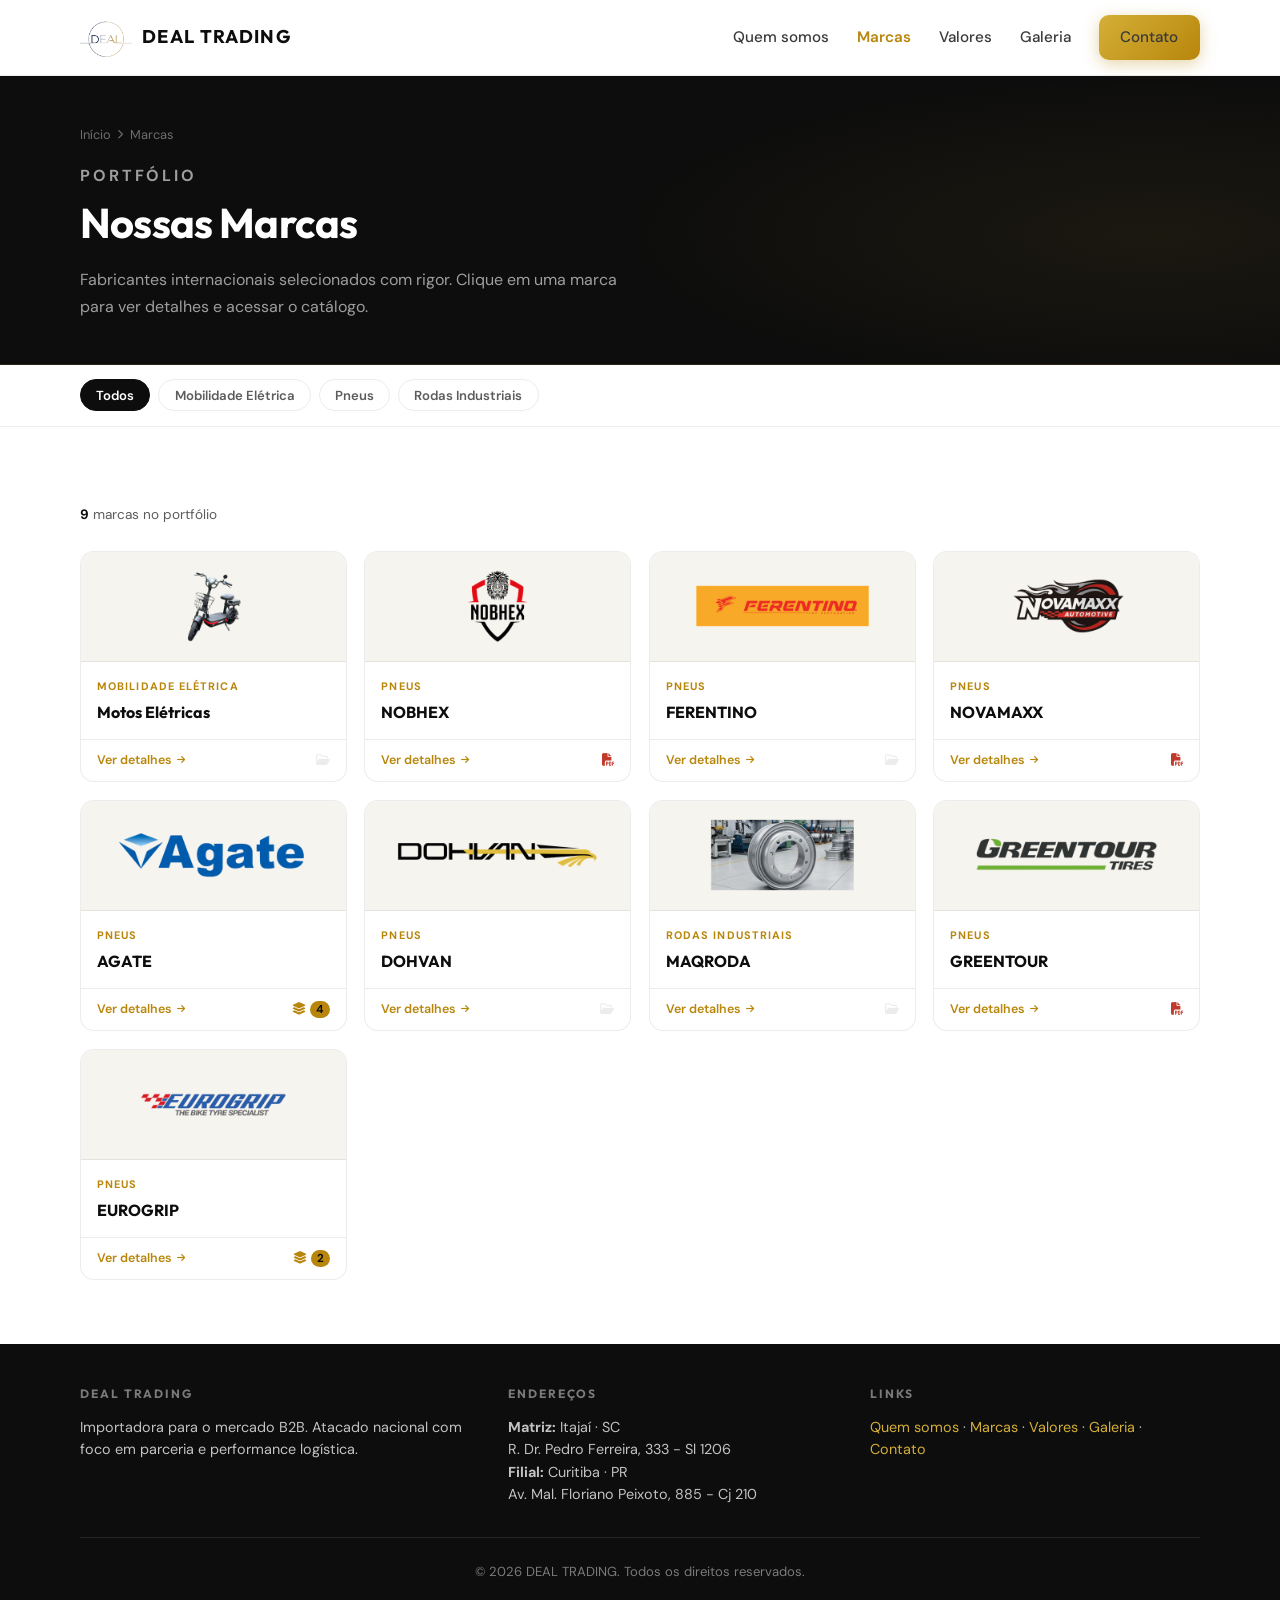
==== commit b515595c: "v4.0" ====
--- a/marcas.html
+++ b/marcas.html
@@ -8,8 +8,7 @@
     content="DEAL TRADING — Marcas parceiras. Conheça os fabricantes internacionais que distribuímos no Brasil.">
   <meta name="theme-color" content="#0d0d0d">
   <title>Marcas | DEAL TRADING</title>
-  <link rel="icon" type="image/svg+xml"
-    href="data:image/svg+xml,%3Csvg xmlns='http://www.w3.org/2000/svg' viewBox='0 0 32 32'%3E%3Crect width='32' height='32' rx='6' fill='%23d4af37'/%3E%3Ctext x='16' y='21' text-anchor='middle' font-family='system-ui' font-size='14' font-weight='700' fill='%230d0d0d'%3ED%3C/text%3E%3C/svg%3E">
+  <link rel="icon" type="image" href="src\imgs\logo.png">
   <link rel="preconnect" href="https://fonts.googleapis.com">
   <link rel="preconnect" href="https://fonts.gstatic.com" crossorigin>
   <link
@@ -18,43 +17,11 @@
   <link rel="stylesheet" href="https://cdnjs.cloudflare.com/ajax/libs/font-awesome/6.5.1/css/all.min.css"
     crossorigin="anonymous" referrerpolicy="no-referrer">
   <link rel="stylesheet" href="src/assets/css/styles.css">
+  <script src="src/assets/js/layout.js" defer></script>
 </head>
 
 <body>
-  <a class="skip-link" href="#marcas-content">Ir para o conteúdo</a>
-
-  <header class="site-header">
-    <div class="site-header__inner">
-      <a class="logo" href="index.html" aria-label="DEAL TRADING — início">
-        <img class="logo__mark" src="src/imgs/logo.png" alt="DEAL TRADING" height="52">
-        <span class="logo__text">
-          <span class="logo__name">Deal Trading</span>
-        </span>
-      </a>
-
-      <nav class="nav" aria-label="Principal">
-        <a href="index.html#quem-somos">Quem somos</a>
-        <a href="marcas.html" aria-current="page">Marcas</a>
-        <a href="index.html#valores">Valores</a>
-        <a href="index.html#galeria">Galeria</a>
-        <a href="index.html#contato" class="btn btn--primary">Contato</a>
-      </nav>
-
-      <button class="menu-toggle" type="button" aria-expanded="false" aria-controls="menu-mobile"
-        aria-label="Abrir menu">
-        <span></span>
-        <span></span>
-        <span></span>
-      </button>
-    </div>
-    <nav id="menu-mobile" class="nav-mobile" aria-label="Mobile">
-      <a href="index.html#quem-somos">Quem somos</a>
-      <a href="marcas.html">Marcas</a>
-      <a href="index.html#valores">Valores</a>
-      <a href="index.html#galeria">Galeria</a>
-      <a href="index.html#contato" class="btn btn--primary btn--block">Contato</a>
-    </nav>
-  </header>
+  <div id="site-header-mount"></div>
 
   <main id="marcas-content">
     <div class="page-hero">
@@ -66,15 +33,15 @@
         </nav>
         <p class="page-hero__eyebrow">Portfólio</p>
         <h1>Nossas Marcas</h1>
-        <p>Fabricantes internacionais selecionados com rigor. Clique em uma marca para ver detalhes e acessar o catálogo.
-        </p>
+        <p>Fabricantes internacionais selecionados com rigor. Clique em uma marca para ver detalhes e acessar o
+          catálogo.</p>
       </div>
     </div>
 
     <div class="filters-bar" role="navigation" aria-label="Filtrar por categoria">
       <div class="container" id="filters-container">
         <button class="filter-btn is-active" data-filter="todos" type="button">Todos</button>
-        </div>
+      </div>
     </div>
 
     <section class="marcas-main">
@@ -125,46 +92,14 @@
       <div class="modal__body">
         <p class="modal__desc" id="modal-desc"></p>
         <div class="modal__meta" id="modal-meta"></div>
-        <div id="modal-catalog"></div>
+        <div id="modal-files"></div>
       </div>
     </div>
   </div>
 
-  <footer class="site-footer">
-    <div class="container">
-      <div class="site-footer__grid">
-        <div>
-          <h2>DEAL TRADING</h2>
-          <p>Importadora para o mercado B2B. Atacado nacional com foco em parceria e performance logística.</p>
-        </div>
-        <div>
-          <h2>Endereços</h2>
-          <p>
-            <strong>Matriz:</strong> Itajaí · SC<br>
-            R. Dr. Pedro Ferreira, 333 - Sl 1206<br>
-            <strong>Filial:</strong> Curitiba · PR<br>
-            Av. Mal. Floriano Peixoto, 885 - Cj 210
-          </p>
-        </div>
-        <div>
-          <h2>Links</h2>
-          <p>
-            <a href="index.html#quem-somos">Quem somos</a> ·
-            <a href="index.html#valores">Valores</a> ·
-            <a href="index.html#galeria">Galeria</a> ·
-            <a href="marcas.html">Marcas</a> ·
-            <a href="index.html#contato">Contato</a>
-          </p>
-        </div>
-      </div>
-      <div class="footer-bottom">
-        <p>© <span id="year"></span> DEAL TRADING. Todos os direitos reservados.</p>
-      </div>
-    </div>
-  </footer>
+  <div id="site-footer-mount"></div>
 
   <script src="src/assets/js/marcas.js"></script>
-  <script>document.getElementById("year").textContent = new Date().getFullYear();</script>
 </body>
 
 </html>
--- a/src/assets/css/styles.css
+++ b/src/assets/css/styles.css
@@ -35,6 +35,7 @@
   html {
     scroll-behavior: auto;
   }
+
   *,
   *::before,
   *::after {
@@ -529,7 +530,7 @@
   gap: 1rem;
 }
 
-.intro-video__content > * {
+.intro-video__content>* {
   max-width: 760px;
 }
 
@@ -1080,7 +1081,8 @@
   background: transparent;
   border: 0;
   border-radius: calc(var(--radius) + 2px);
-  overflow: hidden;
+  overflow: visible;
+  /* evita corte externo */
   box-shadow: none;
   display: block;
   min-height: 100%;
@@ -1089,19 +1091,24 @@
 .team-slide__media {
   margin: 0;
   aspect-ratio: 4 / 3;
-  background: #e8e4db;
+  /* mantém padrão visual */
+  background: #000;
+  /* fundo neutro elegante */
   overflow: hidden;
   border-radius: calc(var(--radius) + 2px);
   border: 1px solid var(--border);
   box-shadow: var(--shadow);
+  display: flex;
+  align-items: center;
+  justify-content: center;
 }
 
 .team-slide__media img {
-  display: block;
   width: 100%;
   height: 100%;
   object-fit: cover;
-  object-position: center;
+  object-position: center top;
+  /* NÃO corta cabeça */
 }
 
 .team-gallery__note {
@@ -1329,480 +1336,525 @@
        MARCAS PAGE — estilos exclusivos
     ============================================================ */
 
-    /* ----- Hero da página ----- */
-    .page-hero {
-      background: var(--ink);
-      padding: 3rem 0 2.75rem;
-      position: relative;
-      overflow: hidden;
-      border-bottom: 1px solid rgba(212,175,55,0.15);
-    }
-
-    .page-hero::before {
-      content: '';
-      position: absolute;
-      inset: 0;
-      background: radial-gradient(ellipse 65% 85% at 90% 55%, rgba(212,175,55,0.07) 0%, transparent 65%);
-      pointer-events: none;
-    }
-
-    .page-hero .container { position: relative; z-index: 1; }
-
-    .breadcrumb {
-      display: flex;
-      align-items: center;
-      gap: 0.4rem;
-      font-size: 0.8rem;
-      color: rgba(255,255,255,0.4);
-      margin-bottom: 1.1rem;
-    }
-
-    .breadcrumb a {
-      color: rgba(255,255,255,0.4);
-      text-decoration: none;
-      transition: color 0.2s;
-    }
-
-    .breadcrumb a:hover { color: var(--gold); }
-    .breadcrumb i { font-size: 0.6rem; }
-
-    .page-hero__eyebrow {
-      font-size: 0.72rem;
-      font-weight: 700;
-      letter-spacing: 0.18em;
-      text-transform: uppercase;
-      color: var(--gold);
-      margin: 0 0 0.5rem;
-    }
-
-    .page-hero h1 {
-      font-family: var(--font-display);
-      font-size: clamp(1.75rem, 4vw, 2.6rem);
-      font-weight: 700;
-      color: #fff;
-      letter-spacing: -0.02em;
-      margin: 0 0 0.6rem;
-    }
-
-    .page-hero p {
-      font-size: 1rem;
-      color: rgba(255,255,255,0.6);
-      max-width: 50ch;
-      margin: 0;
-    }
-
-    /* ----- Barra de filtros ----- */
-    .filters-bar {
-      background: var(--surface);
-      border-bottom: 1px solid var(--border);
-      padding: 0.9rem 0;
-      position: sticky;
-      top: var(--header-h);
-      z-index: 50;
-    }
-
-    .filters-bar .container {
-      display: flex;
-      align-items: center;
-      gap: 0.5rem;
-      flex-wrap: wrap;
-    }
-
-    .filter-btn {
-      padding: 0.4rem 0.95rem;
-      font-family: inherit;
-      font-size: 0.82rem;
-      font-weight: 600;
-      border-radius: 100px;
-      border: 1.5px solid var(--border);
-      background: transparent;
-      color: var(--text-muted);
-      cursor: pointer;
-      white-space: nowrap;
-      transition: all 0.22s var(--ease);
-    }
-
-    .filter-btn:hover {
-      border-color: var(--gold-dark);
-      color: var(--gold-dark);
-    }
-
-    .filter-btn.is-active {
-      background: var(--ink);
-      border-color: var(--ink);
-      color: #fff;
-    }
-
-    /* ----- Grid de marcas ----- */
-    .marcas-main {
-      padding: clamp(2.5rem, 6vw, 4rem) 0;
-      min-height: 50vh;
-    }
-
-    .marcas-count {
-      font-size: 0.85rem;
-      color: var(--text-muted);
-      margin-bottom: 1.5rem;
-    }
-
-    .marcas-count strong { color: var(--ink); }
-
-    .marcas-grid {
-      display: grid;
-      grid-template-columns: repeat(auto-fill, minmax(210px, 1fr));
-      gap: 1.1rem;
-    }
-
-    /* ----- Card de marca ----- */
-    .brand-card {
-      background: var(--surface);
-      border: 1px solid var(--border);
-      border-radius: var(--radius);
-      overflow: hidden;
-      cursor: pointer;
-      display: flex;
-      flex-direction: column;
-      transition: box-shadow var(--transition), transform var(--transition), border-color var(--transition);
-      position: relative;
-    }
-
-    .brand-card::after {
-      content: '';
-      position: absolute;
-      bottom: 0; left: 0; right: 0;
-      height: 3px;
-      background: linear-gradient(90deg, var(--gold), var(--gold-dark));
-      transform: scaleX(0);
-      transform-origin: left;
-      transition: transform 0.3s var(--ease);
-    }
-
-    .brand-card:hover {
-      box-shadow: var(--shadow-hover);
-      transform: translateY(-4px);
-      border-color: rgba(212,175,55,0.3);
-    }
-
-    .brand-card:hover::after { transform: scaleX(1); }
-
-    .brand-card__logo-wrap {
-      height: 110px;
-      display: flex;
-      align-items: center;
-      justify-content: center;
-      padding: 1.25rem;
-      background: var(--surface-alt);
-      border-bottom: 1px solid var(--border);
-    }
-
-    .brand-card__logo-wrap img {
-      max-height: 72px;
-      max-width: 100%;
-      object-fit: contain;
-    }
-
-    .brand-card__logo-wrap.logo-placeholder {
-      font-family: var(--font-display);
-      font-size: 1.4rem;
-      font-weight: 700;
-      line-height: 1.15;
-      text-align: center;
-      padding: 0.5rem;
-      color: var(--gold-dark);
-      word-break: break-word;
-    }
-
-    .brand-card__body {
-      padding: 1rem 1rem 0.85rem;
-      flex: 1;
-      display: flex;
-      flex-direction: column;
-      gap: 0.2rem;
-    }
-
-    .brand-card__cat {
-      font-size: 0.68rem;
-      font-weight: 700;
-      letter-spacing: 0.1em;
-      text-transform: uppercase;
-      color: var(--gold-dark);
-    }
-
-    .brand-card__name {
-      font-family: var(--font-display);
-      font-size: 1rem;
-      font-weight: 700;
-      color: var(--ink);
-      margin: 0;
-    }
-
-    .brand-card__footer {
-      padding: 0.65rem 1rem;
-      border-top: 1px solid var(--border);
-      display: flex;
-      align-items: center;
-      justify-content: space-between;
-    }
-
-    .brand-card__cta {
-      font-size: 0.78rem;
-      font-weight: 600;
-      color: var(--gold-dark);
-      display: flex;
-      align-items: center;
-      gap: 0.3rem;
-    }
-
-    .brand-card__catalog-icon {
-      font-size: 0.78rem;
-      color: var(--text-muted);
-    }
-
-    .brand-card__catalog-icon.has-catalog {
-      color: var(--gold-dark);
-    }
-
-    /* ----- Estado vazio ----- */
-    .brands-empty {
-      display: none;
-      text-align: center;
-      padding: 4rem 1rem;
-      color: var(--text-muted);
-    }
-
-    .brands-empty i {
-      font-size: 2.5rem;
-      color: var(--border);
-      display: block;
-      margin-bottom: 1rem;
-    }
-
-    /* ----- Skeleton ----- */
-    .skeleton-card {
-      background: var(--surface);
-      border: 1px solid var(--border);
-      border-radius: var(--radius);
-      overflow: hidden;
-    }
-
-    .sk {
-      background: linear-gradient(90deg, var(--surface-alt) 25%, #ebe9e3 50%, var(--surface-alt) 75%);
-      background-size: 200% 100%;
-      animation: sk-shimmer 1.4s infinite;
-      border-radius: 4px;
-    }
-
-    @keyframes sk-shimmer {
-      0%   { background-position: 200% 0; }
-      100% { background-position: -200% 0; }
-    }
-
-    .sk-logo-area { height: 110px; border-bottom: 1px solid var(--border); }
-    .sk-body { padding: 1rem; display: flex; flex-direction: column; gap: 0.5rem; }
-    .sk-line { height: 11px; }
-    .sk-title { height: 16px; width: 65%; }
-
-    /* ============================================================
+/* ----- Hero da página ----- */
+.page-hero {
+  background: var(--ink);
+  padding: 3rem 0 2.75rem;
+  position: relative;
+  overflow: hidden;
+  border-bottom: 1px solid rgba(212, 175, 55, 0.15);
+}
+
+.page-hero::before {
+  content: '';
+  position: absolute;
+  inset: 0;
+  background: radial-gradient(ellipse 65% 85% at 90% 55%, rgba(212, 175, 55, 0.07) 0%, transparent 65%);
+  pointer-events: none;
+}
+
+.page-hero .container {
+  position: relative;
+  z-index: 1;
+}
+
+.breadcrumb {
+  display: flex;
+  align-items: center;
+  gap: 0.4rem;
+  font-size: 0.8rem;
+  color: rgba(255, 255, 255, 0.4);
+  margin-bottom: 1.1rem;
+}
+
+.breadcrumb a {
+  color: rgba(255, 255, 255, 0.4);
+  text-decoration: none;
+  transition: color 0.2s;
+}
+
+.breadcrumb a:hover {
+  color: var(--gold);
+}
+
+.breadcrumb i {
+  font-size: 0.6rem;
+}
+
+.page-hero__eyebrow {
+  font-size: 0.72rem;
+  font-weight: 700;
+  letter-spacing: 0.18em;
+  text-transform: uppercase;
+  color: var(--gold);
+  margin: 0 0 0.5rem;
+}
+
+.page-hero h1 {
+  font-family: var(--font-display);
+  font-size: clamp(1.75rem, 4vw, 2.6rem);
+  font-weight: 700;
+  color: #fff;
+  letter-spacing: -0.02em;
+  margin: 0 0 0.6rem;
+}
+
+.page-hero p {
+  font-size: 1rem;
+  color: rgba(255, 255, 255, 0.6);
+  max-width: 50ch;
+  margin: 0;
+}
+
+/* ----- Barra de filtros ----- */
+.filters-bar {
+  background: var(--surface);
+  border-bottom: 1px solid var(--border);
+  padding: 0.9rem 0;
+  position: sticky;
+  top: var(--header-h);
+  z-index: 50;
+}
+
+.filters-bar .container {
+  display: flex;
+  align-items: center;
+  gap: 0.5rem;
+  flex-wrap: wrap;
+}
+
+.filter-btn {
+  padding: 0.4rem 0.95rem;
+  font-family: inherit;
+  font-size: 0.82rem;
+  font-weight: 600;
+  border-radius: 100px;
+  border: 1.5px solid var(--border);
+  background: transparent;
+  color: var(--text-muted);
+  cursor: pointer;
+  white-space: nowrap;
+  transition: all 0.22s var(--ease);
+}
+
+.filter-btn:hover {
+  border-color: var(--gold-dark);
+  color: var(--gold-dark);
+}
+
+.filter-btn.is-active {
+  background: var(--ink);
+  border-color: var(--ink);
+  color: #fff;
+}
+
+/* ----- Grid de marcas ----- */
+.marcas-main {
+  padding: clamp(2.5rem, 6vw, 4rem) 0;
+  min-height: 50vh;
+}
+
+.marcas-count {
+  font-size: 0.85rem;
+  color: var(--text-muted);
+  margin-bottom: 1.5rem;
+}
+
+.marcas-count strong {
+  color: var(--ink);
+}
+
+.marcas-grid {
+  display: grid;
+  grid-template-columns: repeat(auto-fill, minmax(210px, 1fr));
+  gap: 1.1rem;
+}
+
+/* ----- Card de marca ----- */
+.brand-card {
+  background: var(--surface);
+  border: 1px solid var(--border);
+  border-radius: var(--radius);
+  overflow: hidden;
+  cursor: pointer;
+  display: flex;
+  flex-direction: column;
+  transition: box-shadow var(--transition), transform var(--transition), border-color var(--transition);
+  position: relative;
+}
+
+.brand-card::after {
+  content: '';
+  position: absolute;
+  bottom: 0;
+  left: 0;
+  right: 0;
+  height: 3px;
+  background: linear-gradient(90deg, var(--gold), var(--gold-dark));
+  transform: scaleX(0);
+  transform-origin: left;
+  transition: transform 0.3s var(--ease);
+}
+
+.brand-card:hover {
+  box-shadow: var(--shadow-hover);
+  transform: translateY(-4px);
+  border-color: rgba(212, 175, 55, 0.3);
+}
+
+.brand-card:hover::after {
+  transform: scaleX(1);
+}
+
+.brand-card__logo-wrap {
+  height: 110px;
+  display: flex;
+  align-items: center;
+  justify-content: center;
+  padding: 1.25rem;
+  background: var(--surface-alt);
+  border-bottom: 1px solid var(--border);
+}
+
+.brand-card__logo-wrap img {
+  max-height: 72px;
+  max-width: 100%;
+  object-fit: contain;
+}
+
+.brand-card__logo-wrap.logo-placeholder {
+  font-family: var(--font-display);
+  font-size: 1.4rem;
+  font-weight: 700;
+  line-height: 1.15;
+  text-align: center;
+  padding: 0.5rem;
+  color: var(--gold-dark);
+  word-break: break-word;
+}
+
+.brand-card__body {
+  padding: 1rem 1rem 0.85rem;
+  flex: 1;
+  display: flex;
+  flex-direction: column;
+  gap: 0.2rem;
+}
+
+.brand-card__cat {
+  font-size: 0.68rem;
+  font-weight: 700;
+  letter-spacing: 0.1em;
+  text-transform: uppercase;
+  color: var(--gold-dark);
+}
+
+.brand-card__name {
+  font-family: var(--font-display);
+  font-size: 1rem;
+  font-weight: 700;
+  color: var(--ink);
+  margin: 0;
+}
+
+.brand-card__footer {
+  padding: 0.65rem 1rem;
+  border-top: 1px solid var(--border);
+  display: flex;
+  align-items: center;
+  justify-content: space-between;
+}
+
+.brand-card__cta {
+  font-size: 0.78rem;
+  font-weight: 600;
+  color: var(--gold-dark);
+  display: flex;
+  align-items: center;
+  gap: 0.3rem;
+}
+
+.brand-card__catalog-icon {
+  font-size: 0.78rem;
+  color: var(--text-muted);
+}
+
+.brand-card__catalog-icon.has-catalog {
+  color: var(--gold-dark);
+}
+
+/* ----- Estado vazio ----- */
+.brands-empty {
+  display: none;
+  text-align: center;
+  padding: 4rem 1rem;
+  color: var(--text-muted);
+}
+
+.brands-empty i {
+  font-size: 2.5rem;
+  color: var(--border);
+  display: block;
+  margin-bottom: 1rem;
+}
+
+/* ----- Skeleton ----- */
+.skeleton-card {
+  background: var(--surface);
+  border: 1px solid var(--border);
+  border-radius: var(--radius);
+  overflow: hidden;
+}
+
+.sk {
+  background: linear-gradient(90deg, var(--surface-alt) 25%, #ebe9e3 50%, var(--surface-alt) 75%);
+  background-size: 200% 100%;
+  animation: sk-shimmer 1.4s infinite;
+  border-radius: 4px;
+}
+
+@keyframes sk-shimmer {
+  0% {
+    background-position: 200% 0;
+  }
+
+  100% {
+    background-position: -200% 0;
+  }
+}
+
+.sk-logo-area {
+  height: 110px;
+  border-bottom: 1px solid var(--border);
+}
+
+.sk-body {
+  padding: 1rem;
+  display: flex;
+  flex-direction: column;
+  gap: 0.5rem;
+}
+
+.sk-line {
+  height: 11px;
+}
+
+.sk-title {
+  height: 16px;
+  width: 65%;
+}
+
+/* ============================================================
        MODAL
     ============================================================ */
-    .modal-overlay {
-      position: fixed;
-      inset: 0;
-      z-index: 900;
-      background: rgba(13,13,13,0.75);
-      backdrop-filter: blur(6px);
-      -webkit-backdrop-filter: blur(6px);
-      display: flex;
-      align-items: center;
-      justify-content: center;
-      padding: 1rem;
-      opacity: 0;
-      pointer-events: none;
-      transition: opacity 0.26s var(--ease);
-    }
-
-    .modal-overlay.is-open {
-      opacity: 1;
-      pointer-events: all;
-    }
-
-    .modal {
-      background: var(--surface);
-      border-radius: var(--radius);
-      width: min(520px, 100%);
-      max-height: calc(100dvh - 2rem);
-      overflow-y: auto;
-      box-shadow: 0 32px 80px rgba(13,13,13,0.28);
-      transform: translateY(18px) scale(0.97);
-      transition: transform 0.3s var(--ease);
-    }
-
-    .modal-overlay.is-open .modal {
-      transform: translateY(0) scale(1);
-    }
-
-    /* Header do modal */
-    .modal__head {
-      background: var(--ink);
-      padding: 1.4rem 1.4rem 1.2rem;
-      display: flex;
-      align-items: flex-start;
-      gap: 1rem;
-      position: relative;
-    }
-
-    .modal__logo {
-      width: 60px;
-      height: 60px;
-      flex-shrink: 0;
-      border-radius: var(--radius-sm);
-      background: rgba(255,255,255,0.07);
-      border: 1px solid rgba(255,255,255,0.1);
-      display: flex;
-      align-items: center;
-      justify-content: center;
-      overflow: hidden;
-    }
-
-    .modal__logo img {
-      max-width: 100%;
-      max-height: 100%;
-      object-fit: contain;
-      padding: 0.4rem;
-    }
-
-    .modal__logo.logo-placeholder {
-      font-family: var(--font-display);
-      font-size: 0.62rem;
-      font-weight: 700;
-      line-height: 1.08;
-      text-align: center;
-      padding: 0.35rem;
-      color: var(--gold);
-      word-break: break-word;
-    }
-
-    .modal__logo.logo-placeholder--dark {
-      color: var(--gold);
-    }
-
-    .modal__titles { flex: 1; }
-
-    .modal__cat {
-      font-size: 0.68rem;
-      font-weight: 700;
-      letter-spacing: 0.14em;
-      text-transform: uppercase;
-      color: var(--gold);
-      margin: 0 0 0.2rem;
-    }
-
-    .modal__name {
-      font-family: var(--font-display);
-      font-size: 1.3rem;
-      font-weight: 700;
-      color: #fff;
-      margin: 0;
-      line-height: 1.2;
-    }
-
-    .modal__close {
-      position: absolute;
-      top: 0.9rem;
-      right: 0.9rem;
-      width: 30px;
-      height: 30px;
-      display: flex;
-      align-items: center;
-      justify-content: center;
-      background: rgba(255,255,255,0.08);
-      border: none;
-      border-radius: 7px;
-      color: rgba(255,255,255,0.65);
-      cursor: pointer;
-      font-size: 0.82rem;
-      transition: background 0.2s, color 0.2s;
-    }
-
-    .modal__close:hover {
-      background: rgba(255,255,255,0.16);
-      color: #fff;
-    }
-
-    /* Body do modal */
-    .modal__body { padding: 1.4rem; }
-
-    .modal__desc {
-      font-size: 0.975rem;
-      line-height: 1.65;
-      color: var(--text);
-      margin: 0 0 1.25rem;
-    }
-
-    /* Meta (segmento + site) */
-    .modal__meta {
-      display: flex;
-      flex-wrap: wrap;
-      gap: 1.25rem;
-      padding: 0.9rem 1rem;
-      background: var(--surface-alt);
-      border: 1px solid var(--border);
-      border-radius: var(--radius-sm);
-      margin-bottom: 1.25rem;
-    }
-
-    .modal__meta-item { display: flex; flex-direction: column; gap: 0.12rem; }
-
-    .modal__meta-label {
-      font-size: 0.66rem;
-      font-weight: 700;
-      letter-spacing: 0.12em;
-      text-transform: uppercase;
-      color: var(--text-muted);
-    }
-
-    .modal__meta-value {
-      font-size: 0.9rem;
-      font-weight: 600;
-      color: var(--ink);
-    }
-
-    .modal__meta-value a {
-      color: var(--gold-dark);
-      text-decoration: none;
-    }
-
-    .modal__meta-value a:hover { text-decoration: underline; }
-
-    /* Área de catálogo */
-    .modal__catalog-actions {
-      display: grid;
-      grid-template-columns: 1fr 1fr;
-      gap: 0.7rem;
-    }
-
-    .modal__no-catalog {
-      padding: 0.8rem 1rem;
-      background: var(--surface-alt);
-      border: 1px dashed var(--border);
-      border-radius: var(--radius-sm);
-      font-size: 0.87rem;
-      color: var(--text-muted);
-      text-align: center;
-    }
-
-    .modal__no-catalog a {
-      color: var(--gold-dark);
-      font-weight: 600;
-    }
-
-    .btn:disabled {
-      opacity: 0.42;
-      cursor: not-allowed;
-      pointer-events: none;
-      transform: none;
-      box-shadow: none;
-    }
+.modal-overlay {
+  position: fixed;
+  inset: 0;
+  z-index: 900;
+  background: rgba(13, 13, 13, 0.75);
+  backdrop-filter: blur(6px);
+  -webkit-backdrop-filter: blur(6px);
+  display: flex;
+  align-items: center;
+  justify-content: center;
+  padding: 1rem;
+  opacity: 0;
+  pointer-events: none;
+  transition: opacity 0.26s var(--ease);
+}
+
+.modal-overlay.is-open {
+  opacity: 1;
+  pointer-events: all;
+}
+
+.modal {
+  background: var(--surface);
+  border-radius: var(--radius);
+  width: min(520px, 100%);
+  max-height: calc(100dvh - 2rem);
+  overflow-y: auto;
+  box-shadow: 0 32px 80px rgba(13, 13, 13, 0.28);
+  transform: translateY(18px) scale(0.97);
+  transition: transform 0.3s var(--ease);
+}
+
+.modal-overlay.is-open .modal {
+  transform: translateY(0) scale(1);
+}
+
+/* Header do modal */
+.modal__head {
+  background: var(--ink);
+  padding: 1.4rem 1.4rem 1.2rem;
+  display: flex;
+  align-items: flex-start;
+  gap: 1rem;
+  position: relative;
+}
+
+.modal__logo {
+  width: 60px;
+  height: 60px;
+  flex-shrink: 0;
+  border-radius: var(--radius-sm);
+  background: rgba(255, 255, 255, 0.07);
+  border: 1px solid rgba(255, 255, 255, 0.1);
+  display: flex;
+  align-items: center;
+  justify-content: center;
+  overflow: hidden;
+}
+
+.modal__logo img {
+  max-width: 100%;
+  max-height: 100%;
+  object-fit: contain;
+  padding: 0.4rem;
+}
+
+.modal__logo.logo-placeholder {
+  font-family: var(--font-display);
+  font-size: 0.62rem;
+  font-weight: 700;
+  line-height: 1.08;
+  text-align: center;
+  padding: 0.35rem;
+  color: var(--gold);
+  word-break: break-word;
+}
+
+.modal__logo.logo-placeholder--dark {
+  color: var(--gold);
+}
+
+.modal__titles {
+  flex: 1;
+}
+
+.modal__cat {
+  font-size: 0.68rem;
+  font-weight: 700;
+  letter-spacing: 0.14em;
+  text-transform: uppercase;
+  color: var(--gold);
+  margin: 0 0 0.2rem;
+}
+
+.modal__name {
+  font-family: var(--font-display);
+  font-size: 1.3rem;
+  font-weight: 700;
+  color: #fff;
+  margin: 0;
+  line-height: 1.2;
+}
+
+.modal__close {
+  position: absolute;
+  top: 0.9rem;
+  right: 0.9rem;
+  width: 30px;
+  height: 30px;
+  display: flex;
+  align-items: center;
+  justify-content: center;
+  background: rgba(255, 255, 255, 0.08);
+  border: none;
+  border-radius: 7px;
+  color: rgba(255, 255, 255, 0.65);
+  cursor: pointer;
+  font-size: 0.82rem;
+  transition: background 0.2s, color 0.2s;
+}
+
+.modal__close:hover {
+  background: rgba(255, 255, 255, 0.16);
+  color: #fff;
+}
+
+/* Body do modal */
+.modal__body {
+  padding: 1.4rem;
+}
+
+.modal__desc {
+  font-size: 0.975rem;
+  line-height: 1.65;
+  color: var(--text);
+  margin: 0 0 1.25rem;
+}
+
+/* Meta (segmento + site) */
+.modal__meta {
+  display: flex;
+  flex-wrap: wrap;
+  gap: 1.25rem;
+  padding: 0.9rem 1rem;
+  background: var(--surface-alt);
+  border: 1px solid var(--border);
+  border-radius: var(--radius-sm);
+  margin-bottom: 1.25rem;
+}
+
+.modal__meta-item {
+  display: flex;
+  flex-direction: column;
+  gap: 0.12rem;
+}
+
+.modal__meta-label {
+  font-size: 0.66rem;
+  font-weight: 700;
+  letter-spacing: 0.12em;
+  text-transform: uppercase;
+  color: var(--text-muted);
+}
+
+.modal__meta-value {
+  font-size: 0.9rem;
+  font-weight: 600;
+  color: var(--ink);
+}
+
+.modal__meta-value a {
+  color: var(--gold-dark);
+  text-decoration: none;
+}
+
+.modal__meta-value a:hover {
+  text-decoration: underline;
+}
+
+/* Área de catálogo */
+.modal__catalog-actions {
+  display: grid;
+  grid-template-columns: 1fr 1fr;
+  gap: 0.7rem;
+}
+
+.modal__no-catalog {
+  padding: 0.8rem 1rem;
+  background: var(--surface-alt);
+  border: 1px dashed var(--border);
+  border-radius: var(--radius-sm);
+  font-size: 0.87rem;
+  color: var(--text-muted);
+  text-align: center;
+}
+
+.modal__no-catalog a {
+  color: var(--gold-dark);
+  font-weight: 600;
+}
+
+.btn:disabled {
+  opacity: 0.42;
+  cursor: not-allowed;
+  pointer-events: none;
+  transform: none;
+  box-shadow: none;
+}
 
 /* ===== ESTADOS AUXILIARES / MARCAS ===== */
 .brands-empty {
@@ -1870,3 +1922,335 @@
 .sk-line--xl {
   width: 60%;
 }
+
+/* ============================================================
+   BRAND CARD — Indicador de mídia  (v2)
+   Substitui .brand-card__catalog-icon
+============================================================ */
+.brand-card__media-indicator {
+  display: flex;
+  align-items: center;
+  gap: 0.25rem;
+  font-size: 0.78rem;
+  color: var(--text-muted);
+  flex-shrink: 0;
+}
+
+.brand-card__media-indicator.no-media {
+  color: var(--border);
+}
+
+.brand-card__media-indicator.has-media {
+  color: var(--gold-dark);
+}
+
+/* Ícone por tipo */
+.brand-card__media-indicator.media-badge--pdf {
+  color: #c0392b;
+}
+
+.brand-card__media-indicator.media-badge--video {
+  color: #2980b9;
+}
+
+.brand-card__media-indicator.media-badge--imagem {
+  color: #27ae60;
+}
+
+.brand-card__media-indicator.media-badge--link {
+  color: var(--gold-dark);
+}
+
+/* Multi-arquivo: dourado */
+.brand-card__media-indicator.has-media--multi {
+  color: var(--gold-dark);
+}
+
+.brand-card__media-indicator .media-count {
+  font-weight: 700;
+  font-size: 0.72rem;
+  background: var(--gold-dark);
+  color: var(--ink);
+  border-radius: 20px;
+  padding: 0 0.38rem;
+  line-height: 1.5;
+}
+
+/* ============================================================
+   MODAL — Seção de arquivos  (v3)
+   Cards mobile-first + paginação
+============================================================ */
+
+/* Wrapper geral */
+.modal__files-wrap {
+  display: flex;
+  flex-direction: column;
+  gap: 0.75rem;
+}
+
+/* Cabeçalho: contagem + paginação na mesma linha */
+.modal__files-header {
+  display: flex;
+  align-items: center;
+  justify-content: space-between;
+  gap: 0.5rem;
+  min-height: 28px;
+}
+
+.modal__files-count {
+  font-size: 0.72rem;
+  font-weight: 700;
+  letter-spacing: 0.08em;
+  text-transform: uppercase;
+  color: var(--text-muted);
+}
+
+/* Paginação */
+.modal__files-pagination {
+  display: flex;
+  align-items: center;
+  gap: 0.4rem;
+  flex-shrink: 0;
+}
+
+.modal__page-btn {
+  width: 28px;
+  height: 28px;
+  display: flex;
+  align-items: center;
+  justify-content: center;
+  border: 1px solid var(--border);
+  border-radius: 6px;
+  background: var(--surface);
+  color: var(--ink);
+  cursor: pointer;
+  font-size: 0.72rem;
+  transition: background 0.15s, border-color 0.15s;
+}
+
+.modal__page-btn:hover:not(:disabled) {
+  background: var(--gold-soft);
+  border-color: var(--gold);
+}
+
+.modal__page-btn:disabled {
+  opacity: 0.35;
+  cursor: not-allowed;
+}
+
+.modal__page-info {
+  font-size: 0.75rem;
+  font-weight: 600;
+  color: var(--text-muted);
+  min-width: 36px;
+  text-align: center;
+}
+
+/* Lista de cards */
+.modal__files-list {
+  display: flex;
+  flex-direction: column;
+  gap: 0.5rem;
+}
+
+/* ── Card de arquivo (mobile-first) ── */
+.modal__file-card {
+  display: grid;
+  grid-template-columns: 44px 1fr;
+  grid-template-rows: auto auto;
+  grid-template-areas:
+    "icon info"
+    "icon actions";
+  gap: 0.1rem 0.75rem;
+  padding: 0.85rem 0.9rem;
+  background: var(--surface-alt);
+  border: 1px solid var(--border);
+  border-radius: var(--radius-sm);
+  transition: border-color 0.18s;
+}
+
+.modal__file-card:hover {
+  border-color: var(--gold);
+}
+
+/* Ícone de tipo */
+.modal__file-card__icon {
+  grid-area: icon;
+  width: 44px;
+  height: 44px;
+  border-radius: 10px;
+  display: flex;
+  align-items: center;
+  justify-content: center;
+  font-size: 1.15rem;
+  flex-shrink: 0;
+  align-self: center;
+}
+
+.modal__file-card--pdf .modal__file-card__icon {
+  background: #fde8e8;
+  color: #c0392b;
+}
+
+.modal__file-card--video .modal__file-card__icon {
+  background: #dff0ff;
+  color: #2980b9;
+}
+
+.modal__file-card--imagem .modal__file-card__icon {
+  background: #e8faf0;
+  color: #27ae60;
+}
+
+.modal__file-card--link .modal__file-card__icon {
+  background: var(--gold-soft);
+  color: var(--gold-dark);
+}
+
+/* Info */
+.modal__file-card__info {
+  grid-area: info;
+  display: flex;
+  flex-direction: column;
+  gap: 0.08rem;
+  min-width: 0;
+  padding-top: 0.05rem;
+}
+
+.modal__file-card__label {
+  font-size: 0.9rem;
+  font-weight: 600;
+  color: var(--ink);
+  line-height: 1.3;
+  overflow: hidden;
+  text-overflow: ellipsis;
+  white-space: nowrap;
+}
+
+.modal__file-card__type {
+  font-size: 0.62rem;
+  font-weight: 700;
+  letter-spacing: 0.1em;
+  color: var(--text-muted);
+}
+
+/* Ações — abaixo da info no mobile */
+.modal__file-card__actions {
+  grid-area: actions;
+  display: flex;
+  gap: 0.4rem;
+  flex-wrap: wrap;
+  align-items: center;
+  padding-top: 0.45rem;
+}
+
+/* Botões de ação */
+.modal__file-action-btn {
+  display: inline-flex;
+  align-items: center;
+  gap: 0.35rem;
+  padding: 0.42rem 0.85rem;
+  font-size: 0.78rem;
+  font-weight: 600;
+  border-radius: var(--radius-sm);
+  background: var(--ink);
+  color: #fff;
+  border: none;
+  cursor: pointer;
+  text-decoration: none;
+  transition: background 0.18s, color 0.18s;
+  white-space: nowrap;
+  flex: 1;
+  justify-content: center;
+  min-width: 90px;
+}
+
+.modal__file-action-btn:hover {
+  background: var(--gold-dark);
+  color: var(--ink);
+}
+
+.modal__file-action-btn--ghost {
+  background: transparent;
+  color: var(--ink);
+  border: 1px solid var(--border);
+}
+
+.modal__file-action-btn--ghost:hover {
+  background: var(--gold-soft);
+  border-color: var(--gold);
+}
+
+/* Player inline */
+.modal__file-card__player {
+  grid-column: 1 / -1;
+  margin-top: 0.6rem;
+  border-radius: var(--radius-sm);
+  overflow: hidden;
+}
+
+.modal__file-card__player--video video {
+  width: 100%;
+  max-height: 260px;
+  background: #000;
+  display: block;
+  border-radius: var(--radius-sm);
+}
+
+.modal__file-card__player--imagem img {
+  width: 100%;
+  max-height: 300px;
+  object-fit: contain;
+  background: var(--surface);
+  display: block;
+  border-radius: var(--radius-sm);
+}
+
+/* ── Desktop: layout horizontal mais compacto ── */
+@media (min-width: 641px) {
+  .modal__file-card {
+    grid-template-columns: 40px 1fr auto;
+    grid-template-rows: auto;
+    grid-template-areas: "icon info actions";
+    align-items: center;
+    padding: 0.7rem 0.9rem;
+  }
+
+  .modal__file-card__icon {
+    width: 40px;
+    height: 40px;
+    font-size: 1rem;
+  }
+
+  .modal__file-card__info {
+    padding-top: 0;
+  }
+
+  .modal__file-card__actions {
+    flex-wrap: nowrap;
+    padding-top: 0;
+    gap: 0.35rem;
+  }
+
+  .modal__file-action-btn {
+    flex: none;
+    min-width: unset;
+  }
+
+  .modal__file-card__player {
+    grid-column: 2 / -1;
+  }
+}
+
+/* Mensagem sem arquivos */
+.modal__no-files {
+  display: flex;
+  align-items: center;
+  gap: 0.6rem;
+  padding: 0.9rem 1rem;
+  background: var(--surface-alt);
+  border: 1px dashed var(--border);
+  border-radius: var(--radius-sm);
+  font-size: 0.87rem;
+  color: var(--text-muted);
+}
